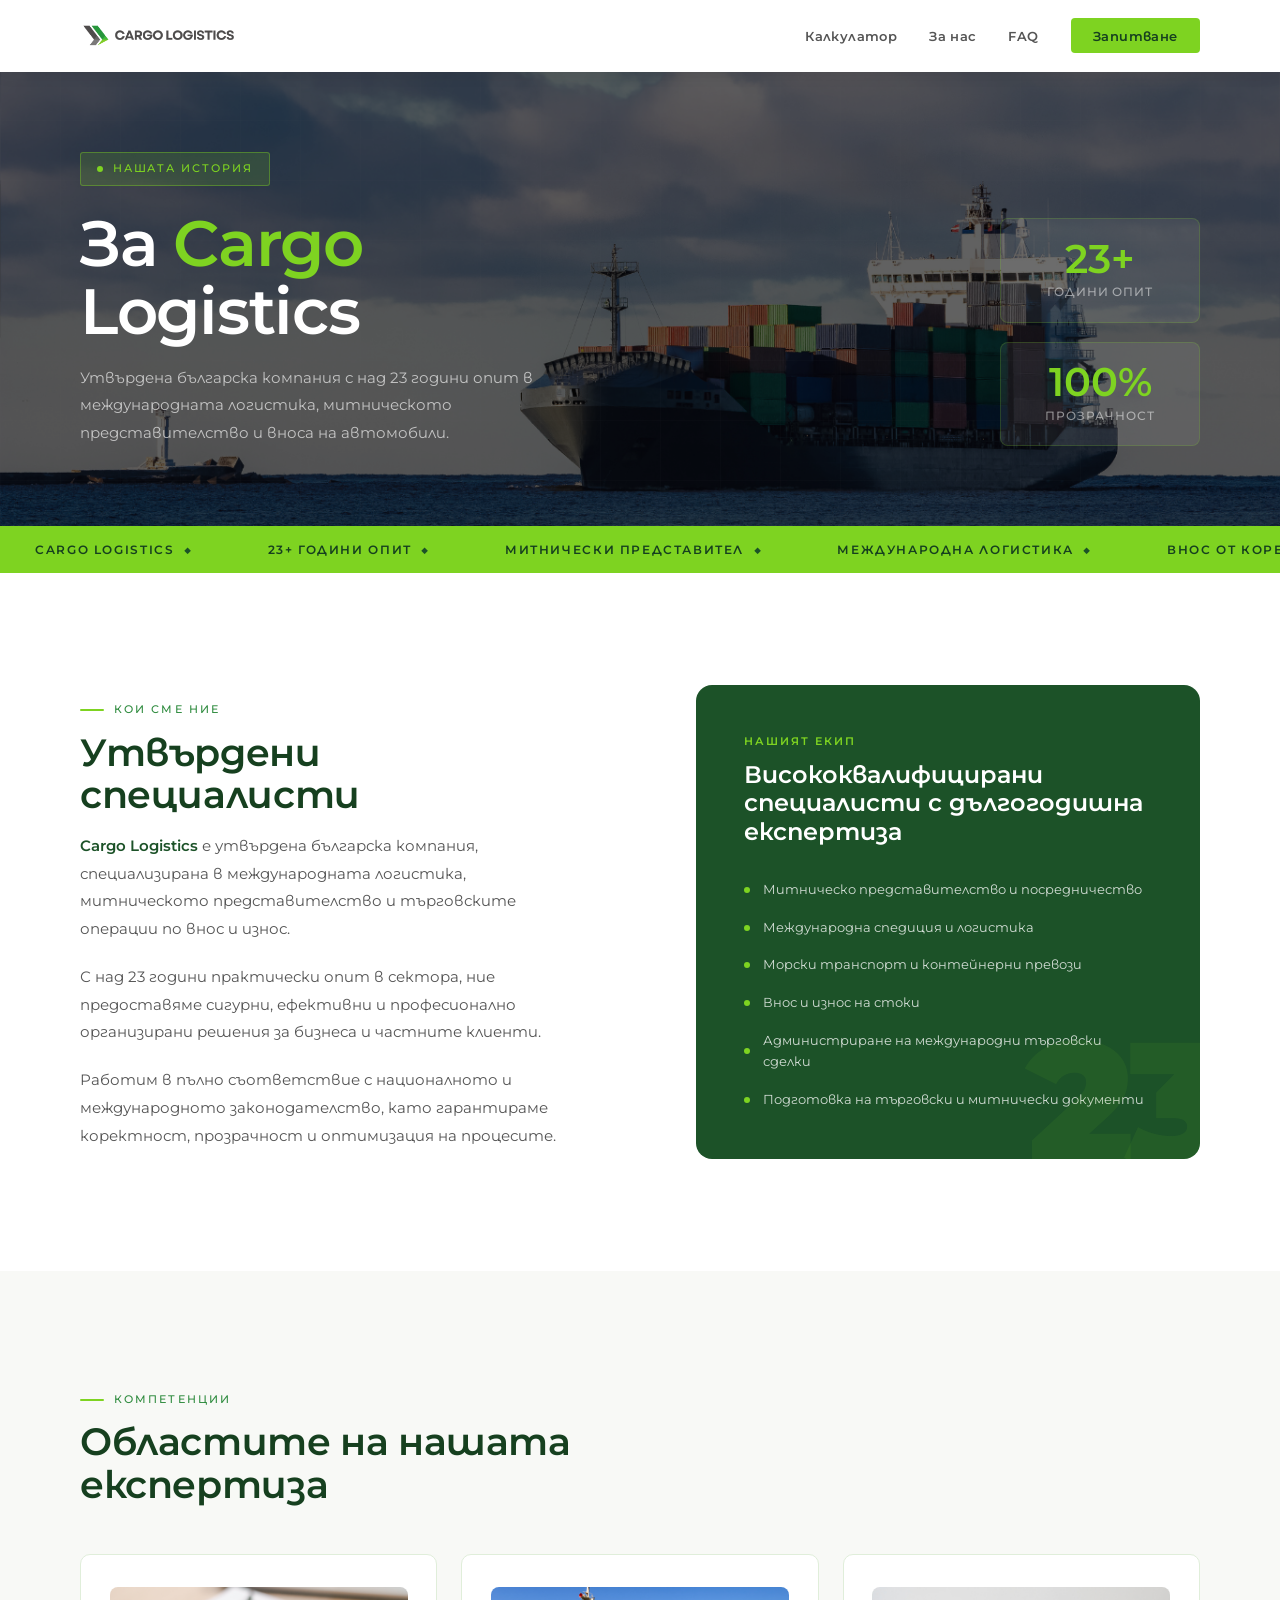
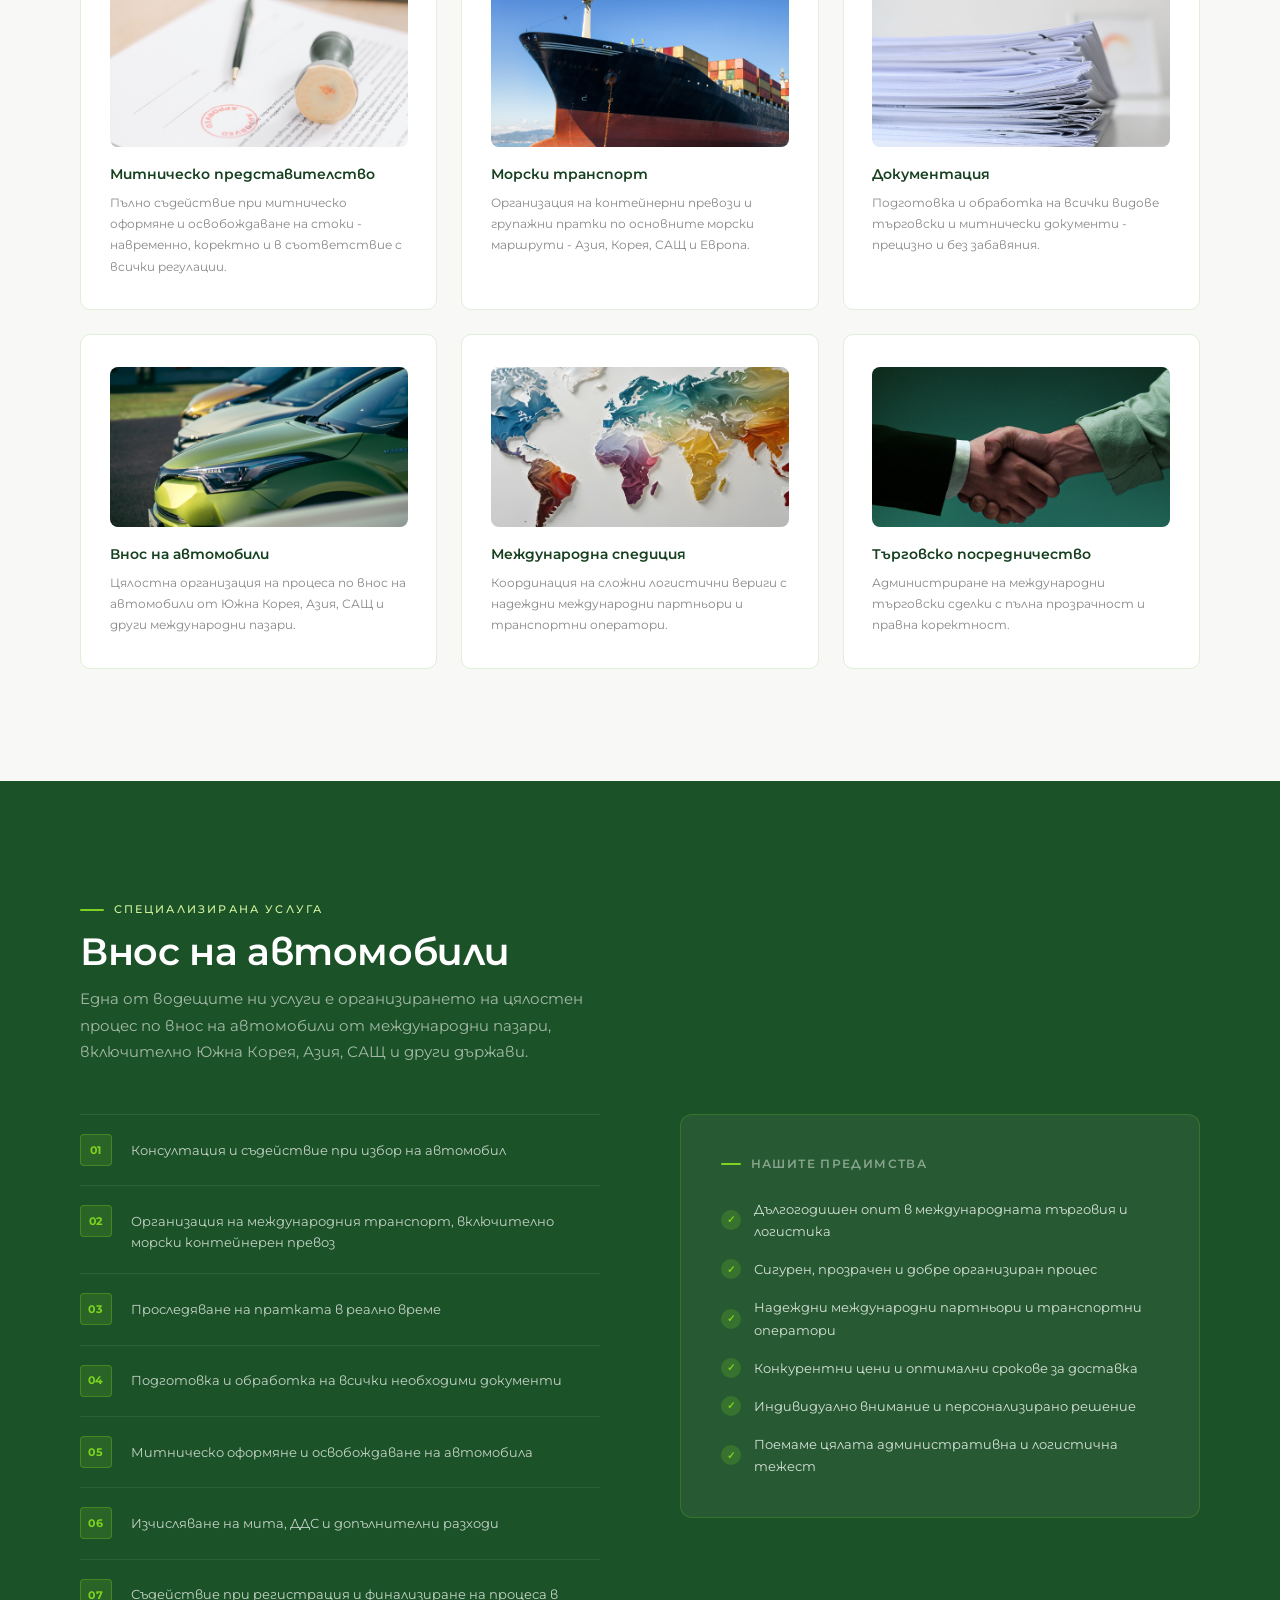
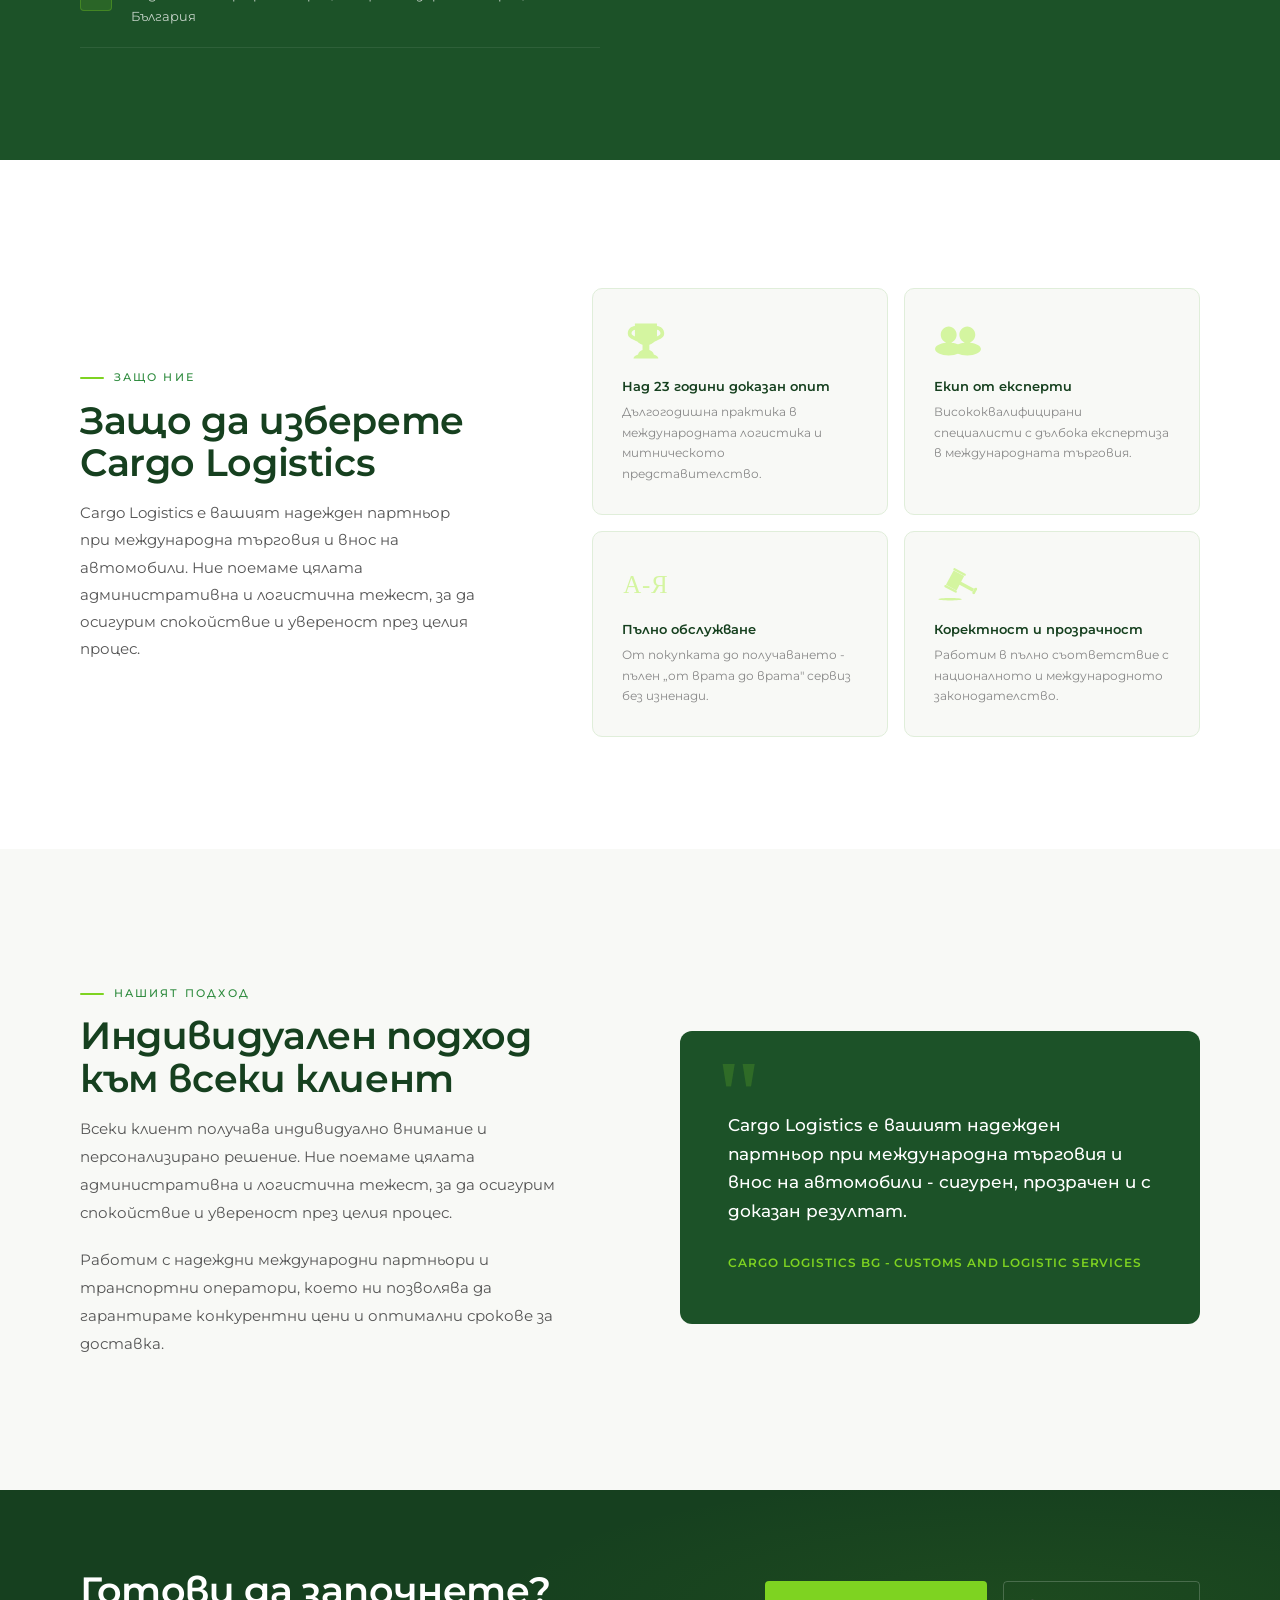
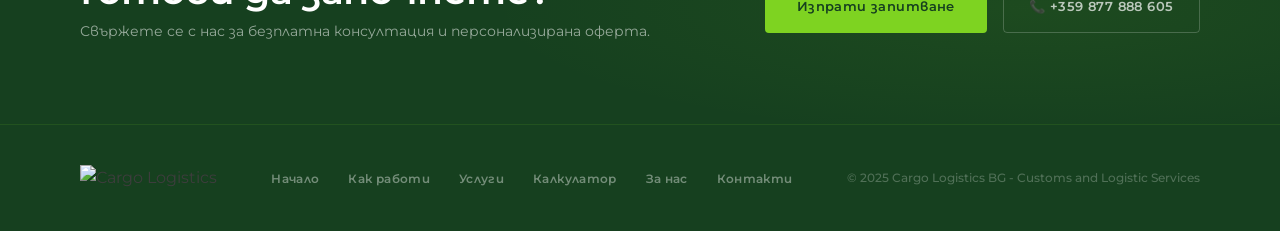
==== about.html @ 9d1c0eba "about svgs" ====
<!DOCTYPE html>
<html lang="bg">
<head>
<meta charset="UTF-8">
<meta name="viewport" content="width=device-width, initial-scale=1.0">
<title>За нас | Cargo Logistics - 23+ години митническа логистика</title>
<meta name="description" content="Cargo Logistics е утвърдена компания от Варна с над 23 години опит в митническото представителство, международна спедиция и внос на автомобили.">

<link rel="icon" type="image/png" href="favicon.png">
<link href="https://fonts.googleapis.com/css2?family=Montserrat:ital,wght@0,300;0,400;0,500;0,600;0,700;0,900;1,400&display=swap" rel="stylesheet">
<link rel="stylesheet" href="about.css">

<!-- Canonical -->
<link rel="canonical" href="https://cargologistics-cars.com/about.html">

<!-- Open Graph -->
<meta property="og:title" content="За нас | Cargo Logistics Варна">
<meta property="og:description" content="23+ години опит в митническото представителство и вноса на автомобили. Научи повече за екипа и услугите ни.">
<meta property="og:url" content="https://cargologistics-cars.com/about.html">
<meta property="og:type" content="website">
<meta property="og:image" content="https://cargologistics-cars.com/og-image.png">
<meta property="og:locale" content="bg_BG">

<script type="application/ld+json">
  {
    "@context": "https://schema.org",
    "@type": "BreadcrumbList",
    "itemListElement": [
      {
        "@type": "ListItem",
        "position": 1,
        "name": "Начало",
        "item": "https://cargologistics-cars.com/"
      },
      {
        "@type": "ListItem",
        "position": 2,
        "name": "За нас",
        "item": "https://cargologistics-cars.com/about.html"
      }
    ]
  }
</script>

</head>
<body>

<!-- NAV -->
<nav>
    <a class="nav-logo" href="index.html"><img src="Logo-3.png" alt="Cargo Logistics"></a>
    <button class="nav-toggle" aria-label="Меню"><span></span><span></span><span></span></button>
    <ul class="nav-links">
      <li><a href="calculator.html">Калкулатор</a></li>
      <li><a href="about.html">За нас</a></li>
      <li><a href="faq.html">FAQ</a></li>
      <li><a href="index.html#contact" class="nav-cta">Запитване</a></li>
    </ul>
  </nav>

<!-- PAGE HERO -->
<div class="page-hero">
  <div class="page-hero-bg"></div>
  <div class="page-hero-content">
    <div class="page-hero-left">
      <div class="page-eyebrow">Нашата история</div>
      <h1>За <em>Cargo</em><br>Logistics</h1>
      <p class="page-hero-desc">Утвърдена българска компания с над 23 години опит в международната логистика, митническото представителство и вноса на автомобили.</p>
    </div>
    <div class="page-hero-stats">
      <div class="hero-stat-card">
        <span class="hero-stat-num">23+</span>
        <span class="hero-stat-label">Години опит</span>
      </div>
      <div class="hero-stat-card">
        <span class="hero-stat-num">100%</span>
        <span class="hero-stat-label">Прозрачност</span>
      </div>
    </div>
  </div>
</div>

<!-- TICKER -->
<div class="ticker-wrap">
  <div class="ticker-inner">
    <span class="ticker-item">Cargo Logistics <span class="ticker-sep">◆</span></span>
    <span class="ticker-item">23+ Години опит <span class="ticker-sep">◆</span></span>
    <span class="ticker-item">Митнически представител <span class="ticker-sep">◆</span></span>
    <span class="ticker-item">Международна логистика <span class="ticker-sep">◆</span></span>
    <span class="ticker-item">Внос от Корея <span class="ticker-sep">◆</span></span>
    <span class="ticker-item">Варна, България <span class="ticker-sep">◆</span></span>
    <span class="ticker-item">Cargo Logistics <span class="ticker-sep">◆</span></span>
    <span class="ticker-item">23+ Години опит <span class="ticker-sep">◆</span></span>
    <span class="ticker-item">Митнически представител <span class="ticker-sep">◆</span></span>
    <span class="ticker-item">Международна логистика <span class="ticker-sep">◆</span></span>
    <span class="ticker-item">Внос от Корея <span class="ticker-sep">◆</span></span>
    <span class="ticker-item">Варна, България <span class="ticker-sep">◆</span></span>
  </div>
</div>

<!-- ABOUT INTRO -->
<section class="about-intro">
  <div class="about-intro-layout">
    <div class="about-intro-text fade-up">
      <div class="section-tag">Кои сме ние</div>
      <h2>Утвърдени<br>специалисти</h2>
      <p style="margin-top:1rem"><strong>Cargo Logistics</strong> е утвърдена българска компания, специализирана в международната логистика, митническото представителство и търговските операции по внос и износ.</p>
      <p>С над 23 години практически опит в сектора, ние предоставяме сигурни, ефективни и професионално организирани решения за бизнеса и частните клиенти.</p>
      <p>Работим в пълно съответствие с националното и международното законодателство, като гарантираме коректност, прозрачност и оптимизация на процесите.</p>
    </div>
    <div class="about-visual fade-up" style="transition-delay:0.12s">
      <div class="about-visual-card">
        <span class="avc-label">Нашият екип</span>
        <p class="avc-headline">Висококвалифицирани специалисти с дългогодишна експертиза</p>
        <div class="avc-items">
          <div class="avc-item"><span class="avc-dot"></span>Митническо представителство и посредничество</div>
          <div class="avc-item"><span class="avc-dot"></span>Международна спедиция и логистика</div>
          <div class="avc-item"><span class="avc-dot"></span>Морски транспорт и контейнерни превози</div>
          <div class="avc-item"><span class="avc-dot"></span>Внос и износ на стоки</div>
          <div class="avc-item"><span class="avc-dot"></span>Администриране на международни търговски сделки</div>
          <div class="avc-item"><span class="avc-dot"></span>Подготовка на търговски и митнически документи</div>
        </div>
      </div>
    </div>
  </div>
</section>

<!-- EXPERTISE -->
<section class="expertise-section">
  <div class="section-tag fade-up">Компетенции</div>
  <h2 class="fade-up">Областите на нашата<br>експертиза</h2>
  <div class="expertise-grid">
    <div class="expertise-card fade-up">
      <div class="ec-img-wrap">
        <img src="expertise-customs.jpg" alt="Митническо оформяне и представителство на стоки">
      </div>
      <h3>Митническо представителство</h3>
      <p>Пълно съдействие при митническо оформяне и освобождаване на стоки - навременно, коректно и в съответствие с всички регулации.</p>
    </div>
    <div class="expertise-card fade-up" style="transition-delay:0.07s">
      <div class="ec-img-wrap">
        <img src="expertise-shipping.jpg" alt="Морски контейнерен транспорт и логистика">
      </div>
      <h3>Морски транспорт</h3>
      <p>Организация на контейнерни превози и групажни пратки по основните морски маршрути - Азия, Корея, САЩ и Европа.</p>
    </div>
    <div class="expertise-card fade-up" style="transition-delay:0.14s">
      <div class="ec-img-wrap">
        <img src="expertise-docs.jpg" alt="Подготовка на митнически и търговски документи">
      </div>
      <h3>Документация</h3>
      <p>Подготовка и обработка на всички видове търговски и митнически документи - прецизно и без забавяния.</p>
    </div>
    <div class="expertise-card fade-up" style="transition-delay:0.21s">
      <div class="ec-img-wrap">
        <img src="expertise-cars.jpg" alt="Внос на автомобили от Южна Корея и Азия">
      </div>
      <h3>Внос на автомобили</h3>
      <p>Цялостна организация на процеса по внос на автомобили от Южна Корея, Азия, САЩ и други международни пазари.</p>
    </div>
    <div class="expertise-card fade-up" style="transition-delay:0.28s">
      <div class="ec-img-wrap">
        <img src="expertise-global.jpg" alt="Международна спедиция и глобална логистика">
      </div>
      <h3>Международна спедиция</h3>
      <p>Координация на сложни логистични вериги с надеждни международни партньори и транспортни оператори.</p>
    </div>
    <div class="expertise-card fade-up" style="transition-delay:0.35s">
      <div class="ec-img-wrap">
        <img src="expertise-trade.jpg" alt="Търговско посредничество и международни сделки">
      </div>
      <h3>Търговско посредничество</h3>
      <p>Администриране на международни търговски сделки с пълна прозрачност и правна коректност.</p>
    </div>
  </div>
</section>

<!-- CAR IMPORT SECTION -->
<section class="car-import-section">
  <div class="section-tag fade-up">Специализирана услуга</div>
  <h2 class="fade-up">Внос на автомобили</h2>
  <p class="car-import-lead fade-up">Една от водещите ни услуги е организирането на цялостен процес по внос на автомобили от международни пазари, включително Южна Корея, Азия, САЩ и други държави.</p>
  <div class="car-import-layout">
    <div class="import-list fade-up">
      <div class="import-item">
        <div class="import-num">01</div>
        <span class="import-text">Консултация и съдействие при избор на автомобил</span>
      </div>
      <div class="import-item">
        <div class="import-num">02</div>
        <span class="import-text">Организация на международния транспорт, включително морски контейнерен превоз</span>
      </div>
      <div class="import-item">
        <div class="import-num">03</div>
        <span class="import-text">Проследяване на пратката в реално време</span>
      </div>
      <div class="import-item">
        <div class="import-num">04</div>
        <span class="import-text">Подготовка и обработка на всички необходими документи</span>
      </div>
      <div class="import-item">
        <div class="import-num">05</div>
        <span class="import-text">Митническо оформяне и освобождаване на автомобила</span>
      </div>
      <div class="import-item">
        <div class="import-num">06</div>
        <span class="import-text">Изчисляване на мита, ДДС и допълнителни разходи</span>
      </div>
      <div class="import-item">
        <div class="import-num">07</div>
        <span class="import-text">Съдействие при регистрация и финализиране на процеса в България</span>
      </div>
    </div>
    <div class="import-highlight fade-up" style="transition-delay:0.12s">
      <div class="ih-title">Нашите предимства</div>
      <div class="ih-items">
        <div class="ih-item">
          <span class="ih-check">✓</span>
          Дългогодишен опит в международната търговия и логистика
        </div>
        <div class="ih-item">
          <span class="ih-check">✓</span>
          Сигурен, прозрачен и добре организиран процес
        </div>
        <div class="ih-item">
          <span class="ih-check">✓</span>
          Надеждни международни партньори и транспортни оператори
        </div>
        <div class="ih-item">
          <span class="ih-check">✓</span>
          Конкурентни цени и оптимални срокове за доставка
        </div>
        <div class="ih-item">
          <span class="ih-check">✓</span>
          Индивидуално внимание и персонализирано решение
        </div>
        <div class="ih-item">
          <span class="ih-check">✓</span>
          Поемаме цялата административна и логистична тежест
        </div>
      </div>
    </div>
  </div>
</section>

<!-- WHY US -->
<section class="why-section">
  <div class="why-layout">
    <div class="why-intro fade-up">
      <div class="section-tag">Защо ние</div>
      <h2>Защо да изберете Cargo Logistics</h2>
      <p>Cargo Logistics е вашият надежден партньор при международна търговия и внос на автомобили. Ние поемаме цялата административна и логистична тежест, за да осигурим спокойствие и увереност през целия процес.</p>
    </div>
    <div class="why-cards">
      <div class="why-card fade-up" style="transition-delay:0.08s">
        <span class="wc-icon"><img src="Experience.svg" alt="Над 23 години опит в логистиката"></span>
        <h3>Над 23 години доказан опит</h3>
        <p>Дългогодишна практика в международната логистика и митническото представителство.</p>
      </div>
      <div class="why-card fade-up" style="transition-delay:0.14s">
        <span class="wc-icon"><img src="Experts.svg" alt="Екип от квалифицирани специалисти"></span>
        <h3>Екип от експерти</h3>
        <p>Висококвалифицирани специалисти с дълбока експертиза в международната търговия.</p>
      </div>
      <div class="why-card fade-up" style="transition-delay:0.2s">
        <span class="wc-icon"><img src="Complete.svg" alt="Пълно обслужване от А до Я"></span>
        <h3>Пълно обслужване</h3>
        <p>От покупката до получаването - пълен „от врата до врата" сервиз без изненади.</p>
      </div>
      <div class="why-card fade-up" style="transition-delay:0.26s">
        <span class="wc-icon"><img src="Correct.svg" alt="Коректност и прозрачност в работата"></span>
        <h3>Коректност и прозрачност</h3>
        <p>Работим в пълно съответствие с националното и международното законодателство.</p>
      </div>
    </div>
  </div>
</section>

<!-- APPROACH -->
<section class="approach-section">
  <div class="approach-layout">
    <div class="approach-text fade-up">
      <div class="section-tag">Нашият подход</div>
      <h2>Индивидуален подход към всеки клиент</h2>
      <p style="margin-top:1rem">Всеки клиент получава индивидуално внимание и персонализирано решение. Ние поемаме цялата административна и логистична тежест, за да осигурим спокойствие и увереност през целия процес.</p>
      <p>Работим с надеждни международни партньори и транспортни оператори, което ни позволява да гарантираме конкурентни цени и оптимални срокове за доставка.</p>
    </div>
    <div class="approach-quote fade-up" style="transition-delay:0.12s">
      <p class="quote-text">Cargo Logistics е вашият надежден партньор при международна търговия и внос на автомобили - сигурен, прозрачен и с доказан резултат.</p>
      <span class="quote-attr">Cargo Logistics BG - Customs and Logistic Services</span>
    </div>
  </div>
</section>

<!-- CTA BANNER -->
<div class="cta-banner">
  <div class="cta-banner-text fade-up">
    <h2>Готови да започнете?</h2>
    <p>Свържете се с нас за безплатна консултация и персонализирана оферта.</p>
  </div>
  <div class="cta-banner-actions fade-up" style="transition-delay:0.1s">
    <a href="index.html#contact" class="btn-lime">Изпрати запитване</a>
    <a href="tel:+359877888605" class="btn-ghost-dark">📞 +359 877 888 605</a>
  </div>
</div>

<!-- FOOTER -->
<footer>
    <div class="footer-logo"><img src="Logo-2.png" alt="Cargo Logistics"></div>
    <ul class="footer-links">
      <li><a href="index.html">Начало</a></li>
      <li><a href="index.html#how">Как работи</a></li>
      <li><a href="index.html#services">Услуги</a></li>
      <li><a href="calculator.html">Калкулатор</a></li>
      <li><a href="about.html">За нас</a></li>
      <li><a href="index.html#contact">Контакти</a></li>
    </ul>
    <div class="footer-copy">© 2025 Cargo Logistics BG - Customs and Logistic Services</div>
  </footer>

<script>
const obs = new IntersectionObserver((entries) => {
  entries.forEach(e => {
    if (e.isIntersecting) { e.target.classList.add('visible'); obs.unobserve(e.target); }
  });
}, { threshold: 0.1 });
document.querySelectorAll('.fade-up').forEach(el => obs.observe(el));

// Mobile nav toggle
const navToggle = document.querySelector('.nav-toggle');
const navLinks = document.querySelector('.nav-links');
if (navToggle && navLinks) {
  navToggle.addEventListener('click', () => navLinks.classList.toggle('open'));
  navLinks.querySelectorAll('a').forEach(a => a.addEventListener('click', () => navLinks.classList.remove('open')));
}
</script>
</body>
</html>
---- about.css ----
:root {
    --green-dark:   #16401f;
    --green-brand:  #1c5228;
    --green-mid:    #236b33;
    --green-accent: #2e8b3e;
    --lime:         #7ed321;
    --lime-bright:  #a8e63d;
    --lime-pale:    #d4f5a0;
    --gray-dark:    #3d3d3d;
    --gray-mid:     #555;
    --gray-light:   #888;
    --off-white:    #f8f9f6;
    --white:        #ffffff;
  }
  
  *, *::before, *::after { box-sizing: border-box; margin: 0; padding: 0; }
  html { scroll-behavior: smooth; }
  
  body {
    background: var(--off-white);
    color: var(--gray-dark);
    font-family: 'Montserrat', sans-serif;
    font-weight: 400;
    line-height: 1.65;
    overflow-x: hidden;
  }
  
  /* NAV */
  nav {
    position: fixed;
    inset: 0 0 auto 0;
    z-index: 300;
    display: flex;
    align-items: center;
    justify-content: space-between;
    padding: 0 5rem;
    height: 72px;
    background: var(--white);
    box-shadow: 0 2px 16px rgba(0,0,0,0.07);
  }
  
  .nav-logo img { height: 84px; display: block; }
  .nav-links { display: flex; gap: 2rem; list-style: none; align-items: center; }
  .nav-links a {
    color: var(--gray-mid);
    text-decoration: none;
    font-size: 0.82rem;
    font-weight: 600;
    letter-spacing: 0.03em;
    transition: color 0.2s;
  }
  .nav-links a:hover { color: var(--green-brand); }
  .nav-links a.active { color: var(--green-brand); }
  .nav-cta {
    background: var(--lime) !important;
    color: var(--green-dark) !important;
    padding: 0.6rem 1.4rem !important;
    border-radius: 4px;
  }
  .nav-cta:hover { background: var(--lime-bright) !important; }
  
  /* PAGE HERO */
  .page-hero {
    min-height: 52vh;
    background: var(--green-brand);
    position: relative;
    display: flex;
    align-items: flex-end;
    padding-top: 72px;
    overflow: hidden;
  }
  
  .page-hero-bg {
    position: absolute;
    inset: 0;
    background-image: url('About.png');
    background-size: cover;
    background-position: center 40%;
    filter: brightness(0.38) saturate(0.9);
    z-index: 0;
  }
  
  /* decorative grid lines */
  .page-hero-bg::before {
    content: '';
    position: absolute;
    inset: 0;
    background-image:
      linear-gradient(rgba(255,255,255,0.03) 1px, transparent 1px),
      linear-gradient(90deg, rgba(255,255,255,0.03) 1px, transparent 1px);
    background-size: 60px 60px;
  }
  
  .page-hero-content {
    position: relative;
    z-index: 2;
    padding: 5rem 5rem 5rem;
    width: 100%;
    display: flex;
    align-items: flex-end;
    justify-content: space-between;
    gap: 4rem;
  }
  
  .page-hero-left { max-width: 600px; }
  
  .page-eyebrow {
    display: inline-flex;
    align-items: center;
    gap: 0.6rem;
    background: rgba(126,211,33,0.15);
    border: 1px solid rgba(126,211,33,0.4);
    color: var(--lime);
    font-size: 0.68rem;
    font-weight: 500;
    letter-spacing: 0.18em;
    text-transform: uppercase;
    padding: 0.45rem 1rem;
    border-radius: 3px;
    margin-bottom: 1.5rem;
    width: fit-content;
  }
  
  .page-eyebrow::before {
    content: '';
    width: 6px; height: 6px;
    background: var(--lime);
    border-radius: 50%;
  }
  
  h1 {
    font-size: clamp(2.6rem, 5vw, 4.5rem);
    font-weight: 600;
    line-height: 1.05;
    color: var(--white);
    letter-spacing: -0.02em;
    margin-bottom: 1.2rem;
  }
  
  h1 em { font-style: normal; color: var(--lime); }
  
  .page-hero-desc {
    font-size: 0.95rem;
    color: rgba(255,255,255,0.65);
    line-height: 1.8;
    max-width: 480px;
    font-weight: 400;
  }
  
  .page-hero-stats {
    display: flex;
    flex-direction: column;
    gap: 1.2rem;
    flex-shrink: 0;
  }
  
  .hero-stat-card {
    background: rgba(255,255,255,0.07);
    border: 1px solid rgba(126,211,33,0.2);
    border-radius: 8px;
    padding: 1.2rem 1.8rem;
    min-width: 200px;
    text-align: center;
  }
  
  .hero-stat-num {
    font-size: 2.5rem;
    font-weight: 600;
    color: var(--lime);
    line-height: 1;
    display: block;
  }
  
  .hero-stat-label {
    font-size: 0.72rem;
    color: rgba(255,255,255,0.5);
    text-transform: uppercase;
    letter-spacing: 0.08em;
    margin-top: 0.3rem;
    display: block;
    font-weight: 500;
  }
  
  /* TICKER */
  .ticker-wrap {
    background: var(--lime);
    overflow: hidden;
    padding: 0.65rem 0;
    white-space: nowrap;
  }
  .ticker-inner { display: inline-flex; animation: ticker 32s linear infinite; }
  .ticker-item {
    font-size: 0.72rem;
    font-weight: 600;
    letter-spacing: 0.14em;
    color: var(--green-dark);
    padding: 0 2.2rem;
    text-transform: uppercase;
  }
  .ticker-sep { color: var(--green-brand); margin: 0 0.3rem; }
  @keyframes ticker { from{transform:translateX(0)} to{transform:translateX(-50%)} }
  
  /* SECTIONS */
  section { padding: 7rem 5rem; }
  
  .section-tag {
    display: inline-flex;
    align-items: center;
    gap: 0.6rem;
    font-size: 0.68rem;
    font-weight: 500;
    letter-spacing: 0.2em;
    text-transform: uppercase;
    color: var(--green-accent);
    margin-bottom: 0.8rem;
  }
  .section-tag::before {
    content: '';
    width: 24px; height: 2px;
    background: var(--lime);
    border-radius: 2px;
  }
  
  h2 {
    font-size: clamp(1.8rem, 3vw, 2.8rem);
    font-weight: 600;
    color: var(--green-dark);
    line-height: 1.1;
    letter-spacing: -0.01em;
    margin-bottom: 0.8rem;
  }
  
  /* ABOUT INTRO */
  .about-intro { background: var(--white); }
  
  .about-intro-layout {
    display: grid;
    grid-template-columns: 1fr 1fr;
    gap: 7rem;
    align-items: center;
  }
  
  .about-intro-text p {
    font-size: 0.92rem;
    color: var(--gray-mid);
    line-height: 1.9;
    margin-bottom: 1.2rem;
    font-weight: 400;
  }
  
  .about-intro-text p:last-child { margin-bottom: 0; }
  
  .about-intro-text strong { color: var(--green-brand); font-weight: 600; }
  
  .about-visual {
    position: relative;
  }
  
  .about-visual-card {
    background: var(--green-brand);
    border-radius: 16px;
    padding: 3rem;
    color: var(--white);
    position: relative;
    overflow: hidden;
  }
  
  .about-visual-card::before {
    content: '23';
    position: absolute;
    right: -1.5rem;
    bottom: -2rem;
    font-size: 11rem;
    font-weight: 900;
    color: rgba(126,211,33,0.08);
    line-height: 1;
    pointer-events: none;
    letter-spacing: -0.05em;
  }
  
  .avc-label {
    font-size: 0.68rem;
    font-weight: 600;
    letter-spacing: 0.18em;
    text-transform: uppercase;
    color: var(--lime);
    margin-bottom: 0.6rem;
    display: block;
  }
  
  .avc-headline {
    font-size: 1.5rem;
    font-weight: 600;
    color: var(--white);
    line-height: 1.2;
    margin-bottom: 2rem;
  }
  
  .avc-items { display: flex; flex-direction: column; gap: 1rem; }
  
  .avc-item {
    display: flex;
    align-items: center;
    gap: 0.8rem;
    font-size: 0.82rem;
    color: rgba(255,255,255,0.8);
    font-weight: 400;
  }
  
  .avc-dot {
    width: 6px; height: 6px;
    background: var(--lime);
    border-radius: 50%;
    flex-shrink: 0;
  }
  
  /* EXPERTISE */
  .expertise-section { background: var(--off-white); }
  
  .expertise-grid {
    display: grid;
    grid-template-columns: repeat(3, 1fr);
    gap: 1.5rem;
    margin-top: 3rem;
  }
  
  .expertise-card {
    background: var(--white);
    border: 1px solid #e0eeda;
    border-radius: 10px;
    padding: 2rem 1.8rem;
    position: relative;
    overflow: hidden;
    transition: box-shadow 0.2s, transform 0.2s;
    cursor: default;
  }
  
  .expertise-card:hover {
    box-shadow: 0 8px 32px rgba(28,82,40,0.1);
    transform: translateY(-3px);
  }
  
  .expertise-card::after {
    content: '';
    position: absolute;
    top: 0; left: 0; right: 0;
    height: 3px;
    background: linear-gradient(90deg, var(--green-accent), var(--lime));
    transform: scaleX(0);
    transform-origin: left;
    transition: transform 0.3s;
  }
  
  .expertise-card:hover::after { transform: scaleX(1); }
  
  .ec-img-wrap {
    width: 100%;
    height: 160px;
    border-radius: 8px;
    overflow: hidden;
    margin-bottom: 1.2rem;
  }

  .ec-img-wrap img {
    width: 100%;
    height: 100%;
    object-fit: cover;
    display: block;
    transition: transform 0.4s ease;
  }

  .expertise-card:hover .ec-img-wrap img {
    transform: scale(1.05);
  }
  
  .expertise-card h3 {
    font-size: 0.86rem;
    font-weight: 600;
    color: var(--green-dark);
    margin-bottom: 0.5rem;
    line-height: 1.3;
  }
  
  .expertise-card p {
    font-size: 0.78rem;
    color: var(--gray-light);
    line-height: 1.7;
    font-weight: 400;
  }
  
  /* CAR IMPORT SECTION */
  .car-import-section { background: var(--green-brand); }
  .car-import-section .section-tag { color: var(--lime-pale); }
  .car-import-section h2 { color: var(--white); }
  
  .car-import-lead {
    font-size: 0.92rem;
    color: rgba(255,255,255,0.6);
    max-width: 560px;
    line-height: 1.8;
    margin-top: 0.5rem;
    margin-bottom: 3rem;
    font-weight: 400;
  }
  
  .car-import-layout {
    display: grid;
    grid-template-columns: 1fr 1fr;
    gap: 5rem;
    align-items: start;
  }
  
  .import-list { display: flex; flex-direction: column; gap: 0; }
  
  .import-item {
    display: flex;
    align-items: flex-start;
    gap: 1.2rem;
    padding: 1.2rem 0;
    border-bottom: 1px solid rgba(255,255,255,0.08);
  }
  .import-item:first-child { border-top: 1px solid rgba(255,255,255,0.08); }
  
  .import-num {
    width: 32px; height: 32px;
    border-radius: 4px;
    background: rgba(126,211,33,0.15);
    border: 1px solid rgba(126,211,33,0.3);
    display: grid;
    place-items: center;
    font-size: 0.7rem;
    font-weight: 700;
    color: var(--lime);
    flex-shrink: 0;
    letter-spacing: 0.05em;
  }
  
  .import-text {
    font-size: 0.84rem;
    color: rgba(255,255,255,0.75);
    line-height: 1.6;
    padding-top: 0.35rem;
    font-weight: 400;
  }
  
  .import-highlight {
    background: rgba(255,255,255,0.05);
    border: 1px solid rgba(126,211,33,0.2);
    border-radius: 12px;
    padding: 2.5rem;
  }
  
  .ih-title {
    font-size: 0.72rem;
    font-weight: 600;
    letter-spacing: 0.12em;
    text-transform: uppercase;
    color: rgba(255,255,255,0.45);
    margin-bottom: 1.5rem;
    display: flex;
    align-items: center;
    gap: 0.6rem;
  }
  .ih-title::before {
    content: '';
    width: 20px; height: 2px;
    background: var(--lime);
    border-radius: 2px;
  }
  
  .ih-items { display: flex; flex-direction: column; gap: 1rem; }
  
  .ih-item {
    display: flex;
    align-items: center;
    gap: 0.8rem;
    font-size: 0.84rem;
    color: rgba(255,255,255,0.82);
    font-weight: 400;
  }
  
  .ih-check {
    width: 20px; height: 20px;
    background: rgba(126,211,33,0.2);
    border-radius: 50%;
    display: grid;
    place-items: center;
    font-size: 0.65rem;
    color: var(--lime);
    flex-shrink: 0;
    font-weight: 700;
  }
  
  /* WHY US */
  .why-section { background: var(--white); }
  
  .why-layout {
    display: grid;
    grid-template-columns: 400px 1fr;
    gap: 7rem;
    align-items: center;
    margin-top: 1rem;
  }
  
  .why-intro p {
    font-size: 0.92rem;
    color: var(--gray-mid);
    line-height: 1.85;
    margin-top: 1rem;
    font-weight: 400;
  }
  
  .why-cards {
    display: grid;
    grid-template-columns: 1fr 1fr;
    gap: 1rem;
  }
  
  .why-card {
    background: var(--off-white);
    border: 1px solid #e0eeda;
    border-radius: 10px;
    padding: 1.8rem;
    transition: background 0.2s;
  }
  .why-card:hover { background: #eef8e8; }
  
  .wc-icon {
    margin-bottom: 0.8rem;
    display: block;
  }

  .wc-icon img {
    width: 48px;
    height: 48px;
    object-fit: contain;
    display: block;
  }
  
  .why-card h3 {
    font-size: 0.84rem;
    font-weight: 600;
    color: var(--green-dark);
    margin-bottom: 0.4rem;
    line-height: 1.3;
  }
  
  .why-card p {
    font-size: 0.76rem;
    color: var(--gray-light);
    line-height: 1.7;
    font-weight: 400;
  }
  
  /* APPROACH SECTION */
  .approach-section { background: var(--off-white); }
  
  .approach-layout {
    display: grid;
    grid-template-columns: 1fr 1fr;
    gap: 5rem;
    align-items: center;
    margin-top: 1rem;
  }
  
  .approach-text p {
    font-size: 0.92rem;
    color: var(--gray-mid);
    line-height: 1.9;
    margin-bottom: 1.2rem;
    font-weight: 400;
  }
  
  .approach-quote {
    background: var(--green-brand);
    border-radius: 12px;
    padding: 3rem;
    color: var(--white);
    position: relative;
  }
  
  .approach-quote::before {
    content: '"';
    position: absolute;
    top: 1rem; left: 2rem;
    font-size: 6rem;
    font-weight: 900;
    color: rgba(126,211,33,0.2);
    line-height: 1;
    font-family: Georgia, serif;
  }
  
  .quote-text {
    font-size: 1.05rem;
    font-weight: 500;
    line-height: 1.7;
    color: var(--white);
    position: relative;
    z-index: 1;
    margin-top: 2rem;
    margin-bottom: 1.5rem;
  }
  
  .quote-attr {
    font-size: 0.72rem;
    font-weight: 600;
    color: var(--lime);
    letter-spacing: 0.08em;
    text-transform: uppercase;
  }
  
  /* CTA BANNER */
  .cta-banner {
    background: var(--green-dark);
    padding: 5rem;
    display: flex;
    align-items: center;
    justify-content: space-between;
    gap: 3rem;
    flex-wrap: wrap;
    position: relative;
    overflow: hidden;
  }
  
  .cta-banner::before {
    content: '';
    position: absolute;
    inset: 0;
    background:
      radial-gradient(ellipse 60% 80% at 80% 50%, rgba(126,211,33,0.07) 0%, transparent 70%);
  }
  
  .cta-banner-text { position: relative; z-index: 1; }
  
  .cta-banner-text h2 {
    color: var(--white);
    margin-bottom: 0.5rem;
  }
  
  .cta-banner-text p {
    font-size: 0.9rem;
    color: rgba(255,255,255,0.55);
    font-weight: 400;
  }
  
  .cta-banner-actions {
    display: flex;
    gap: 1rem;
    flex-shrink: 0;
    position: relative;
    z-index: 1;
  }
  
  .btn-lime {
    display: inline-block;
    background: var(--lime);
    color: var(--green-dark);
    text-decoration: none;
    font-weight: 600;
    font-size: 0.84rem;
    letter-spacing: 0.03em;
    padding: 0.9rem 2rem;
    border-radius: 4px;
    transition: background 0.2s, transform 0.15s;
  }
  .btn-lime:hover { background: var(--lime-bright); transform: translateY(-2px); }
  
  .btn-ghost-dark {
    display: inline-flex;
    align-items: center;
    gap: 0.5rem;
    color: rgba(255,255,255,0.7);
    text-decoration: none;
    font-size: 0.82rem;
    font-weight: 600;
    letter-spacing: 0.03em;
    border: 1.5px solid rgba(255,255,255,0.2);
    padding: 0.9rem 1.6rem;
    border-radius: 4px;
    transition: border-color 0.2s, color 0.2s;
  }
  .btn-ghost-dark:hover { border-color: rgba(255,255,255,0.5); color: var(--white); }
  
  /* FOOTER */
  footer {
    background: var(--green-dark);
    border-top: 1px solid rgba(126,211,33,0.12);
    padding: 2.5rem 5rem;
    display: flex;
    align-items: center;
    justify-content: space-between;
    flex-wrap: wrap;
    gap: 1.5rem;
  }
  
  .footer-logo img { height: 86px; }
  
  .footer-links { display: flex; gap: 1.8rem; list-style: none; }
  .footer-links a {
    font-size: 0.78rem;
    font-weight: 600;
    letter-spacing: 0.03em;
    color: rgba(255,255,255,0.4);
    text-decoration: none;
    transition: color 0.2s;
  }
  .footer-links a:hover { color: var(--lime); }
  
  .footer-copy {
    font-size: 0.72rem;
    color: rgba(255,255,255,0.25);
    font-weight: 500;
  }
  
  /* ANIMATIONS */
  .fade-up {
    opacity: 0;
    transform: translateY(18px);
    transition: opacity 0.55s ease, transform 0.55s ease;
  }
  .fade-up.visible { opacity: 1; transform: translateY(0); }
  
  /* NAV TOGGLE (mobile hamburger) */
  .nav-toggle {
    display: none;
    flex-direction: column;
    justify-content: center;
    gap: 5px;
    background: none;
    border: none;
    cursor: pointer;
    padding: 8px;
    z-index: 310;
  }
  .nav-toggle span {
    width: 24px; height: 2px;
    background: var(--green-dark);
    border-radius: 2px;
  }

  /* RESPONSIVE */
  @media (max-width: 960px) {
    nav { padding: 0 1.5rem; }
    .nav-toggle { display: flex; }
    .nav-links {
      display: none;
      position: absolute;
      top: 72px; left: 0; right: 0;
      background: var(--white);
      flex-direction: column;
      align-items: flex-start;
      gap: 0;
      padding: 0.5rem 1.5rem 1.5rem;
      box-shadow: 0 12px 24px rgba(0,0,0,0.1);
    }
    .nav-links.open { display: flex; }
    .nav-links li { width: 100%; }
    .nav-links a { display: block; padding: 0.9rem 0; width: 100%; border-bottom: 1px solid #eef2ec; }
    .nav-links a.nav-cta { display: inline-block; width: auto; border-bottom: none; margin-top: 0.8rem; }
    section, .cta-banner { padding: 5rem 1.5rem; }
    .page-hero-content { flex-direction: column; align-items: flex-start; padding: 4rem 1.5rem; }
    .page-hero-stats { flex-direction: row; flex-wrap: wrap; }
    .hero-stat-card { min-width: 140px; }
    .about-intro-layout,
    .car-import-layout,
    .why-layout,
    .approach-layout { grid-template-columns: 1fr; gap: 2.5rem; }
    .expertise-grid { grid-template-columns: 1fr; }
    .why-cards { grid-template-columns: 1fr; }
    .cta-banner { flex-direction: column; align-items: flex-start; }
    footer { padding: 2rem 1.5rem; flex-direction: column; align-items: flex-start; }
  }
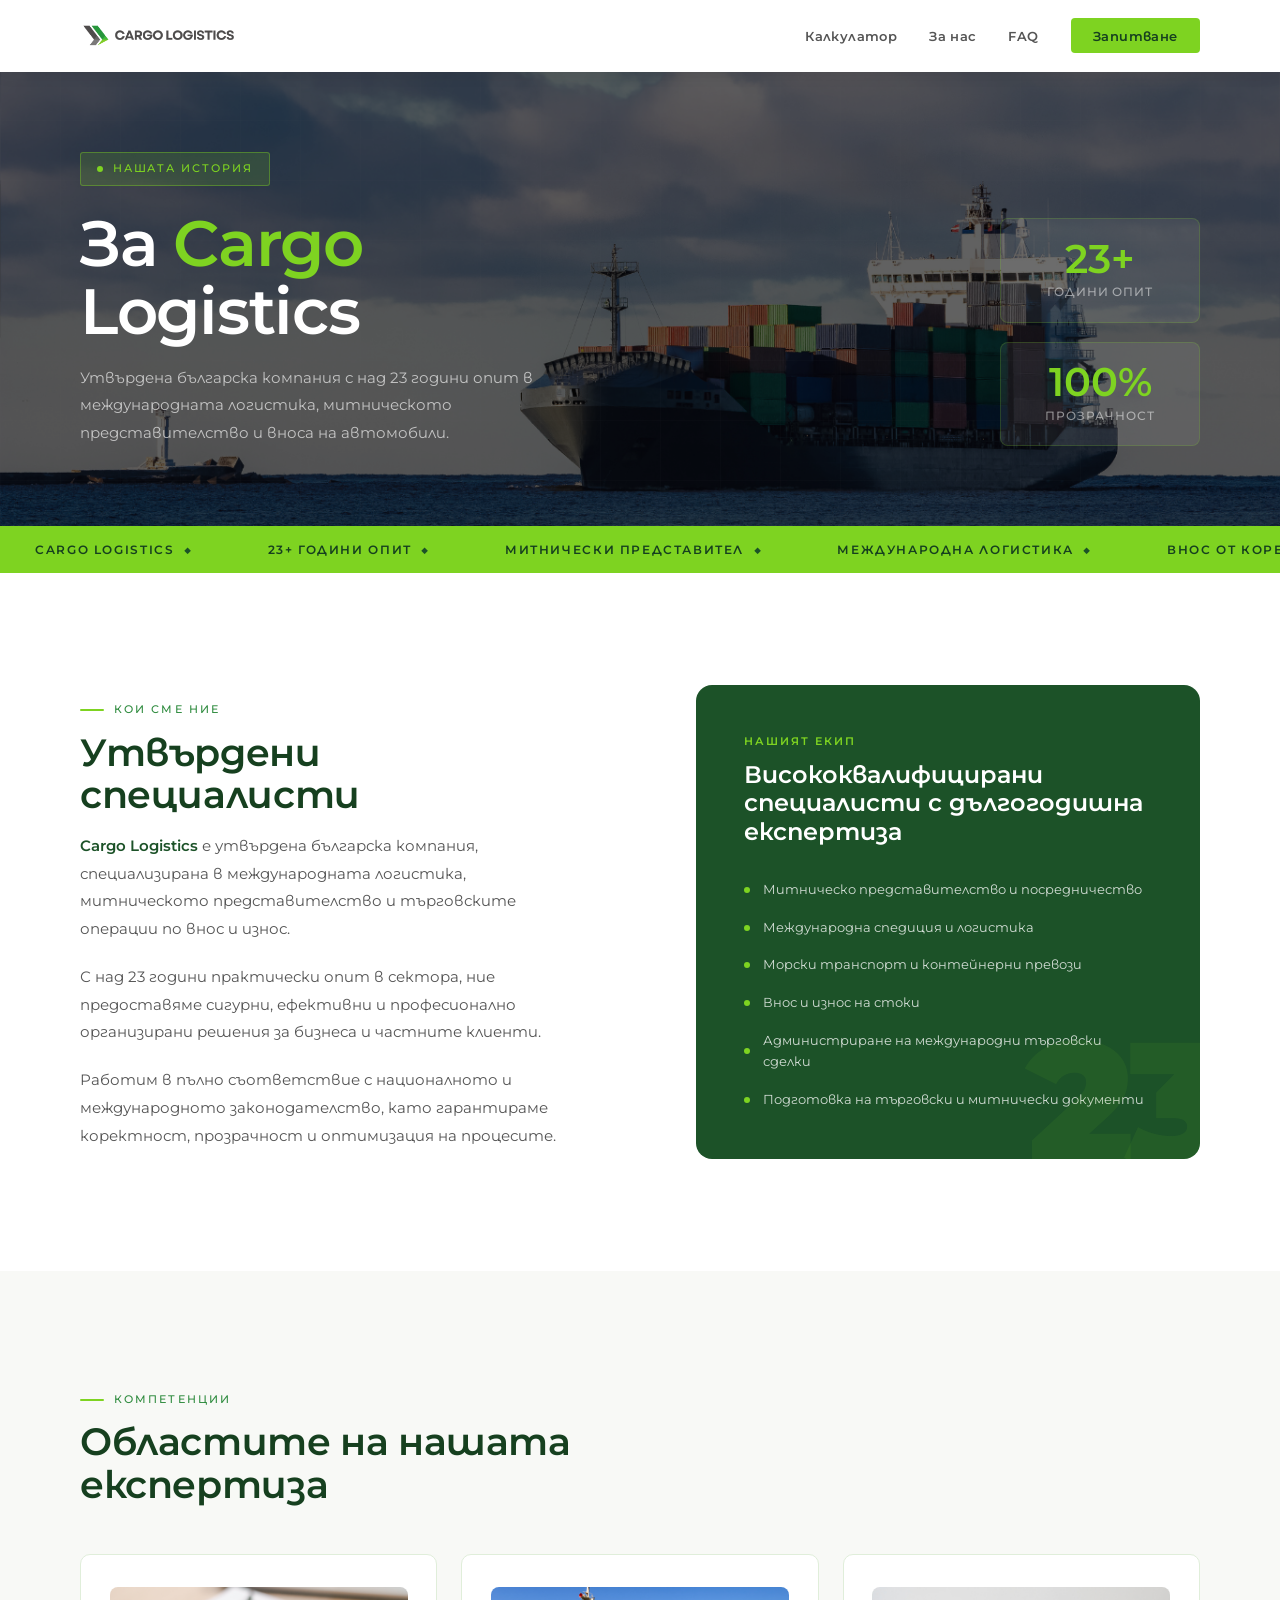
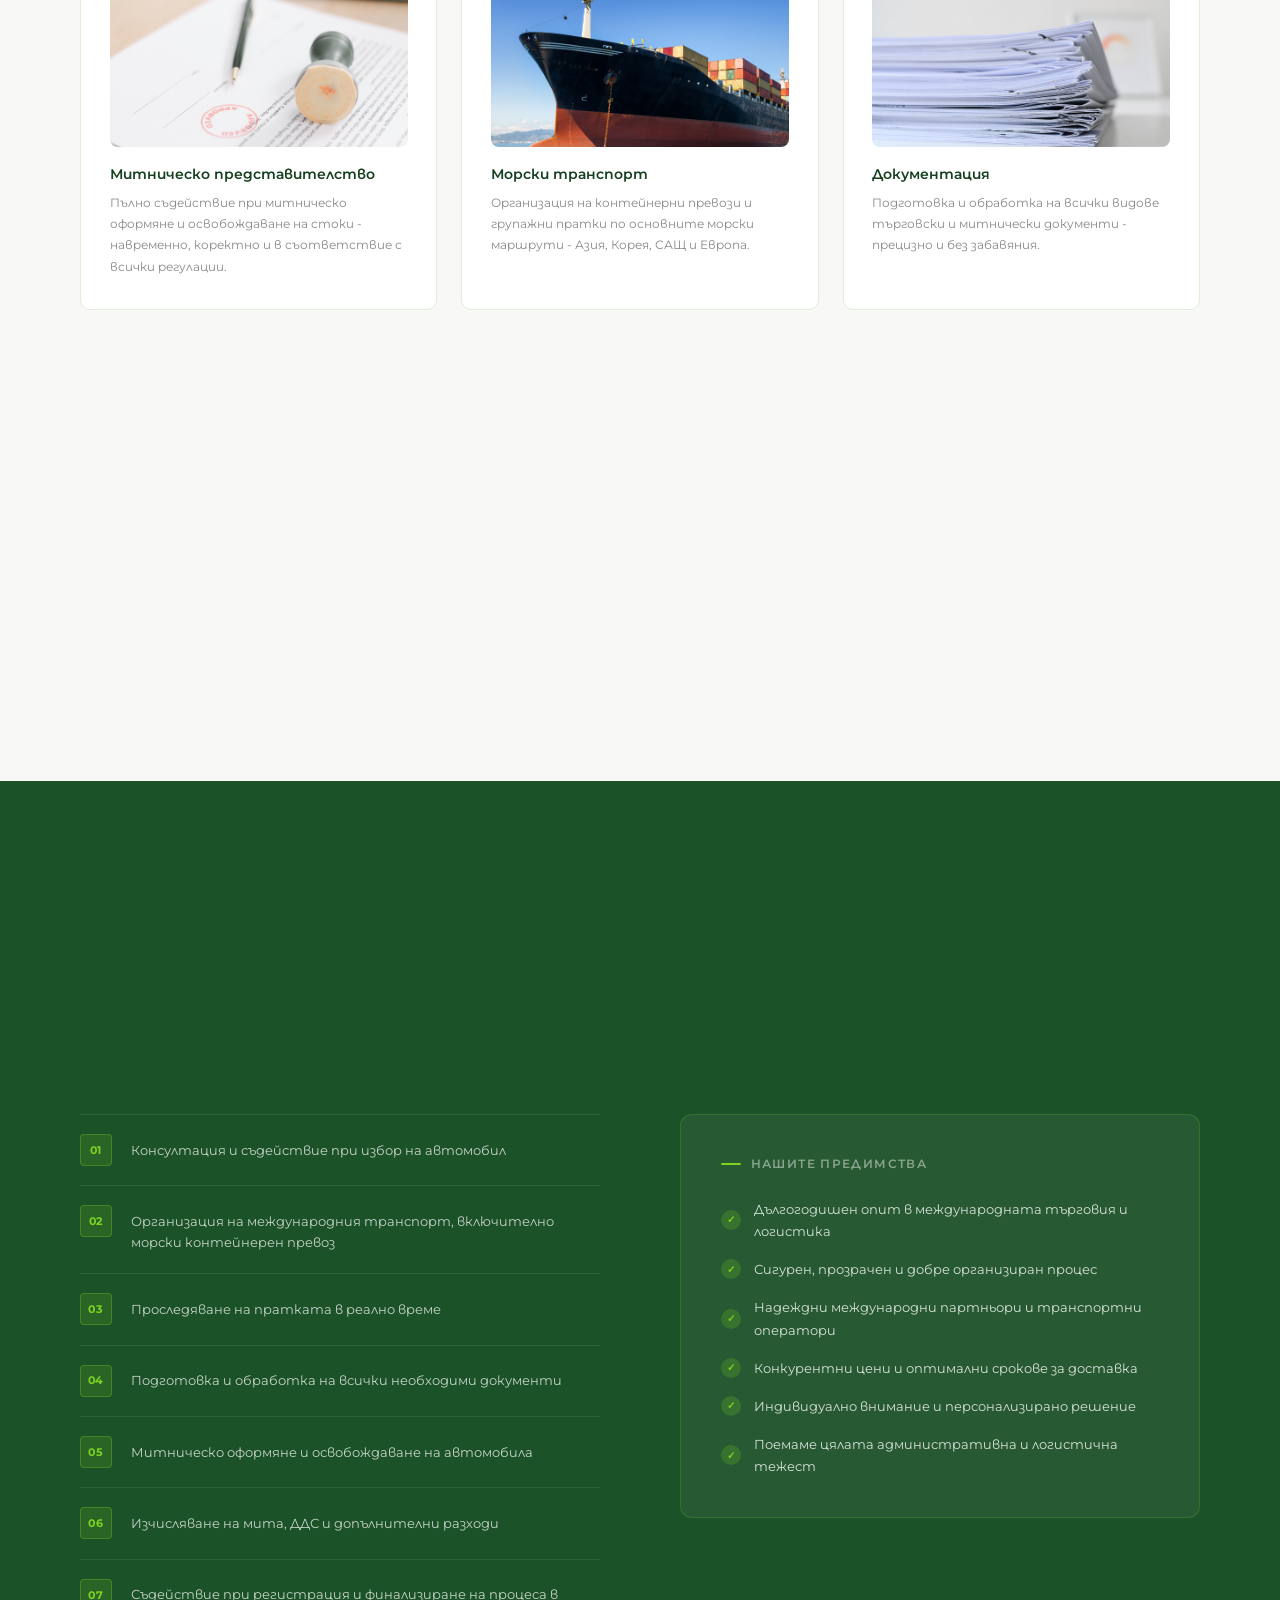
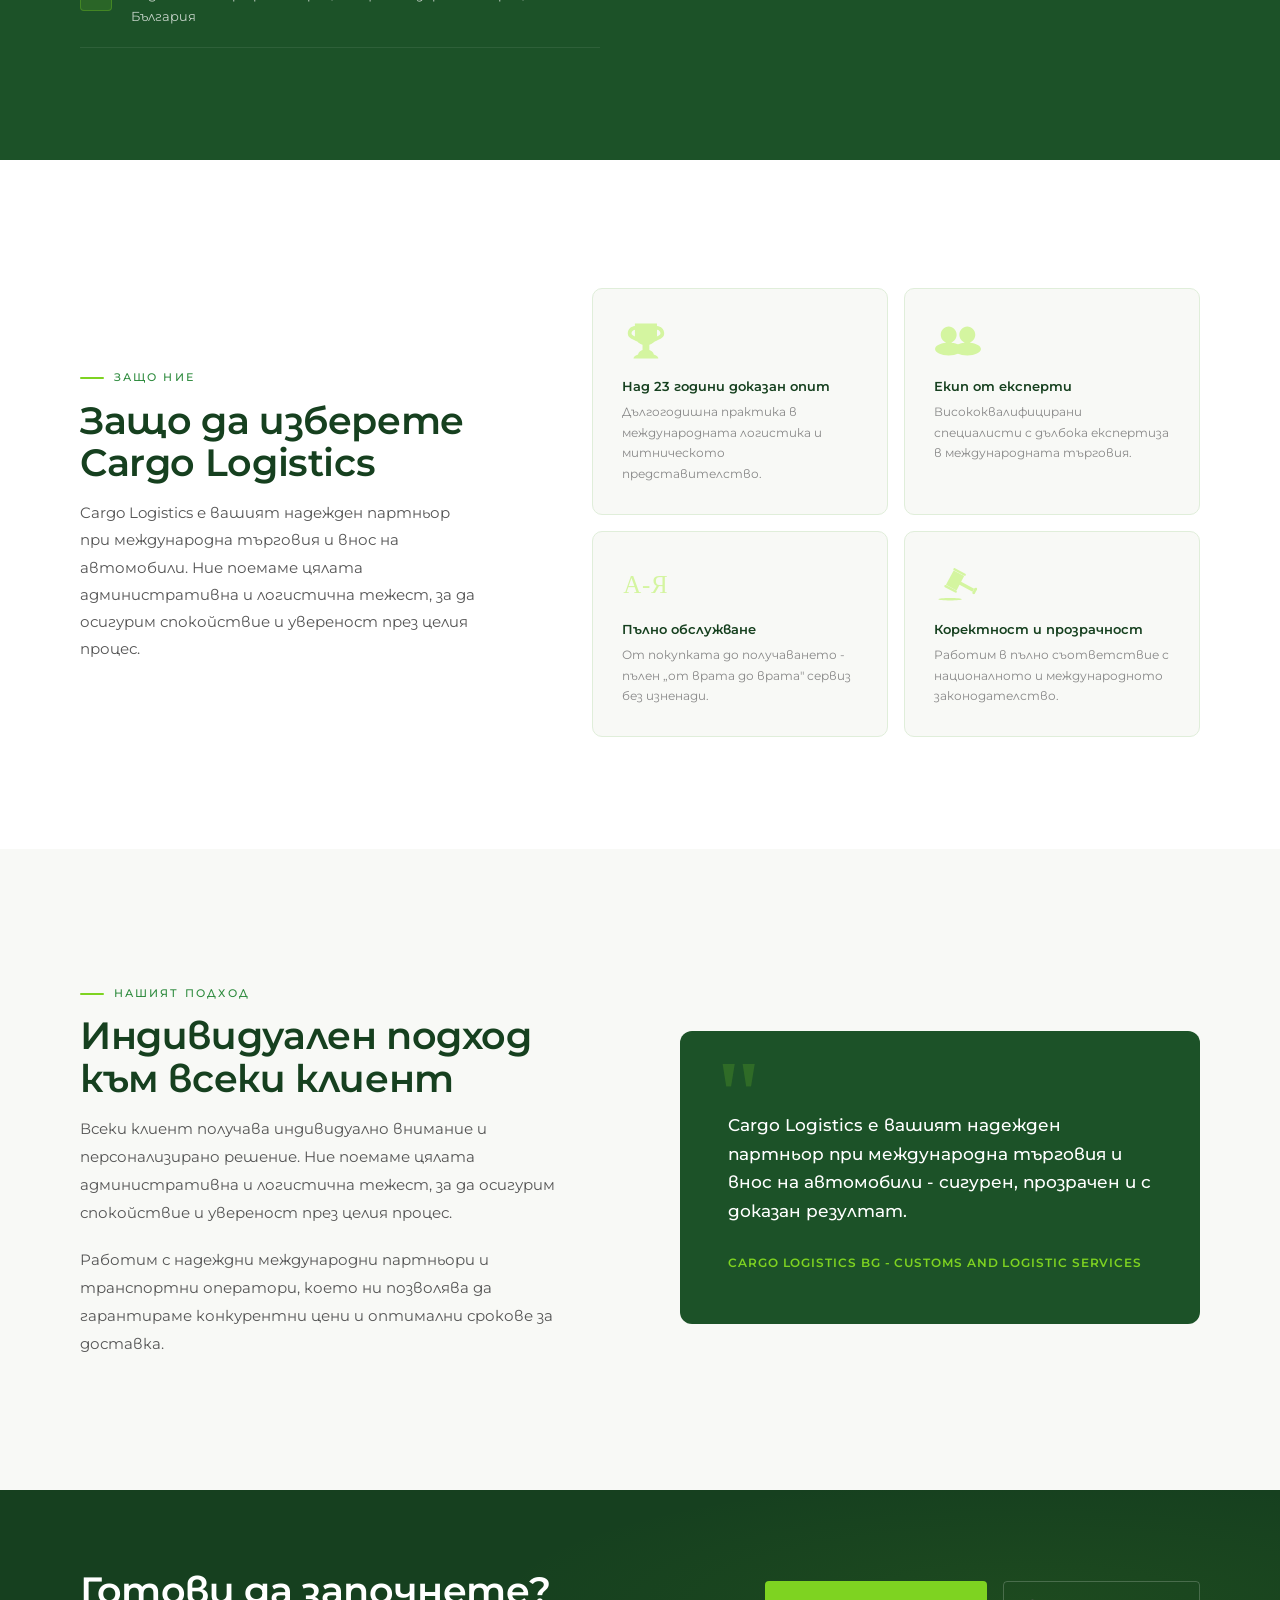
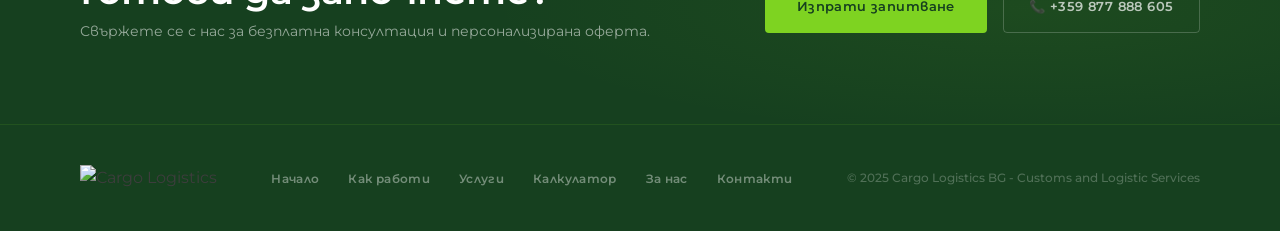
==== commit 3f5b61ee: "remove index.html from links" ====
--- a/about.html
+++ b/about.html
@@ -47,13 +47,13 @@
 
 <!-- NAV -->
 <nav>
-    <a class="nav-logo" href="index.html"><img src="Logo-3.png" alt="Cargo Logistics"></a>
+    <a class="nav-logo" href="/"><img src="Logo-3.png" alt="Cargo Logistics"></a>
     <button class="nav-toggle" aria-label="Меню"><span></span><span></span><span></span></button>
     <ul class="nav-links">
       <li><a href="calculator.html">Калкулатор</a></li>
       <li><a href="about.html">За нас</a></li>
       <li><a href="faq.html">FAQ</a></li>
-      <li><a href="index.html#contact" class="nav-cta">Запитване</a></li>
+      <li><a href="/#contact" class="nav-cta">Запитване</a></li>
     </ul>
   </nav>
 
@@ -298,7 +298,7 @@
     <p>Свържете се с нас за безплатна консултация и персонализирана оферта.</p>
   </div>
   <div class="cta-banner-actions fade-up" style="transition-delay:0.1s">
-    <a href="index.html#contact" class="btn-lime">Изпрати запитване</a>
+    <a href="/#contact" class="btn-lime">Изпрати запитване</a>
     <a href="tel:+359877888605" class="btn-ghost-dark">📞 +359 877 888 605</a>
   </div>
 </div>
@@ -307,12 +307,12 @@
 <footer>
     <div class="footer-logo"><img src="Logo-2.png" alt="Cargo Logistics"></div>
     <ul class="footer-links">
-      <li><a href="index.html">Начало</a></li>
-      <li><a href="index.html#how">Как работи</a></li>
-      <li><a href="index.html#services">Услуги</a></li>
+      <li><a href="/">Начало</a></li>
+      <li><a href="/#how">Как работи</a></li>
+      <li><a href="/#services">Услуги</a></li>
       <li><a href="calculator.html">Калкулатор</a></li>
       <li><a href="about.html">За нас</a></li>
-      <li><a href="index.html#contact">Контакти</a></li>
+      <li><a href="/#contact">Контакти</a></li>
     </ul>
     <div class="footer-copy">© 2025 Cargo Logistics BG - Customs and Logistic Services</div>
   </footer>
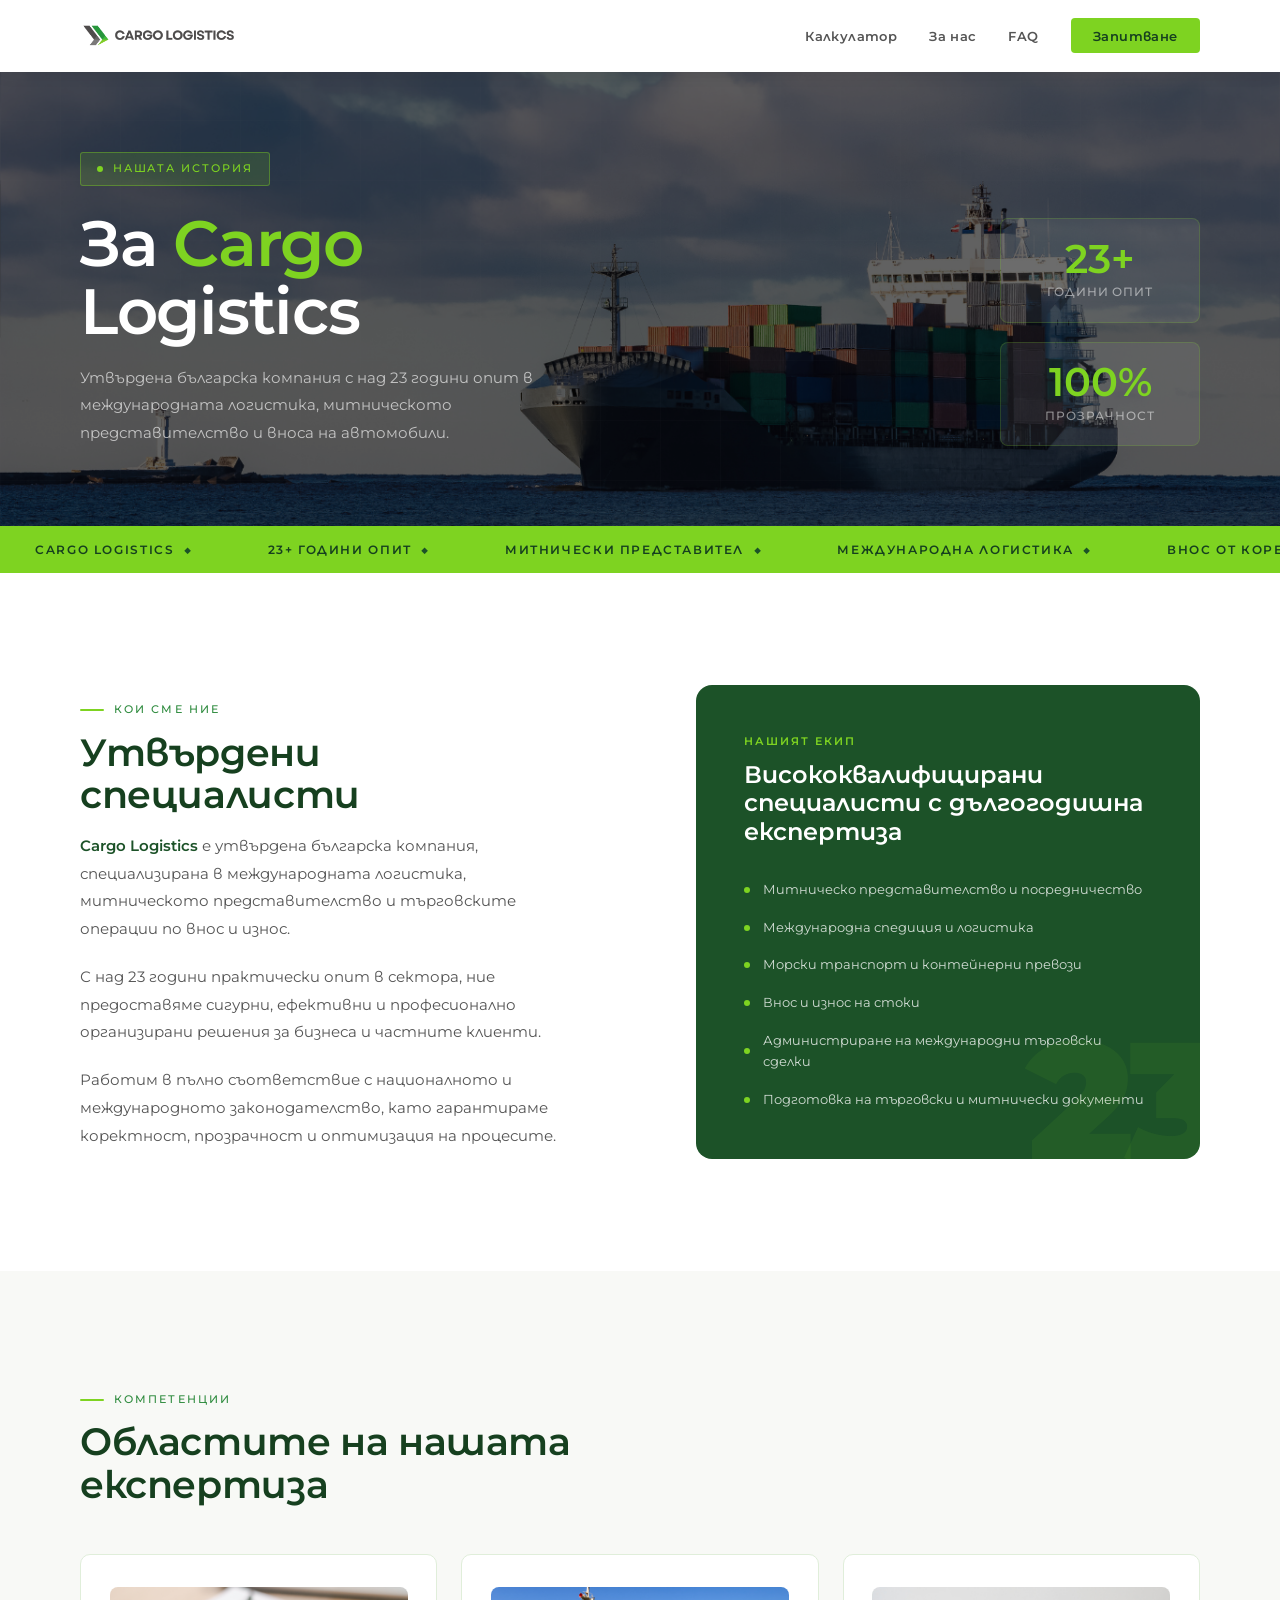
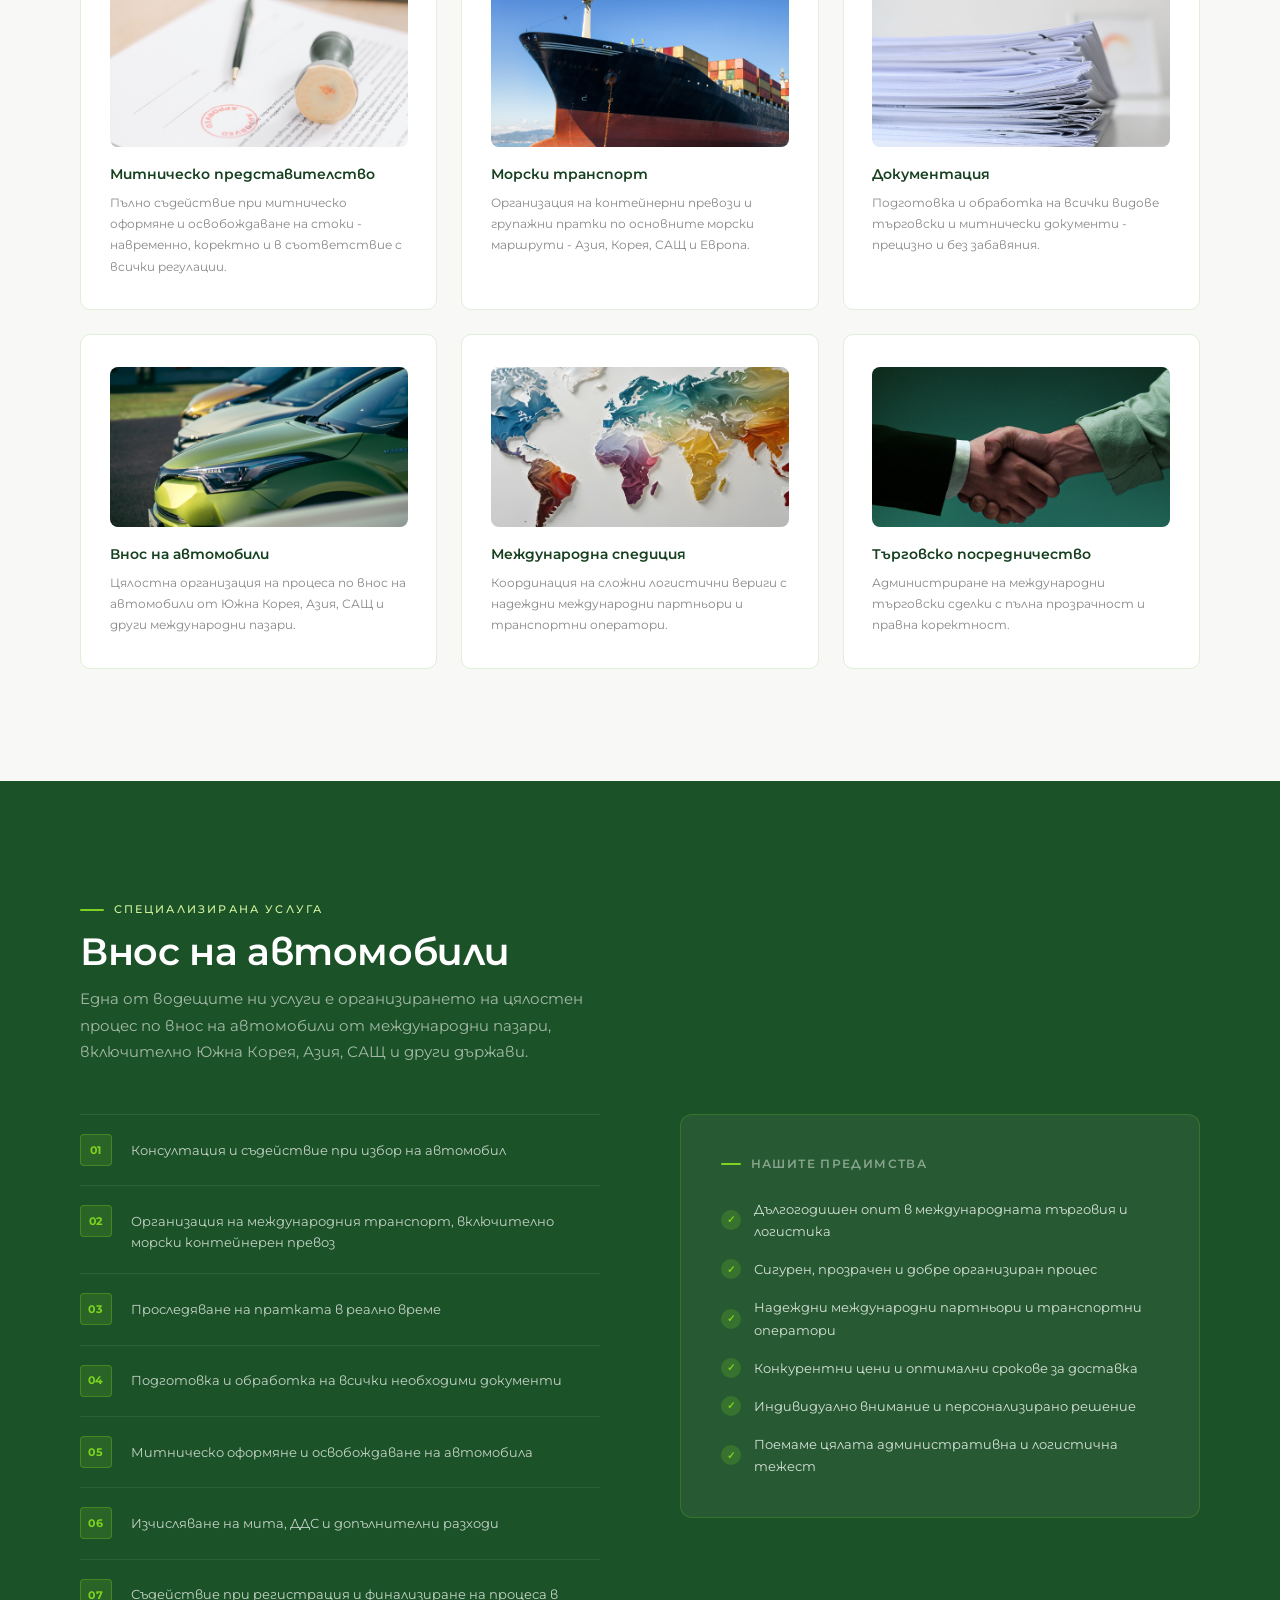
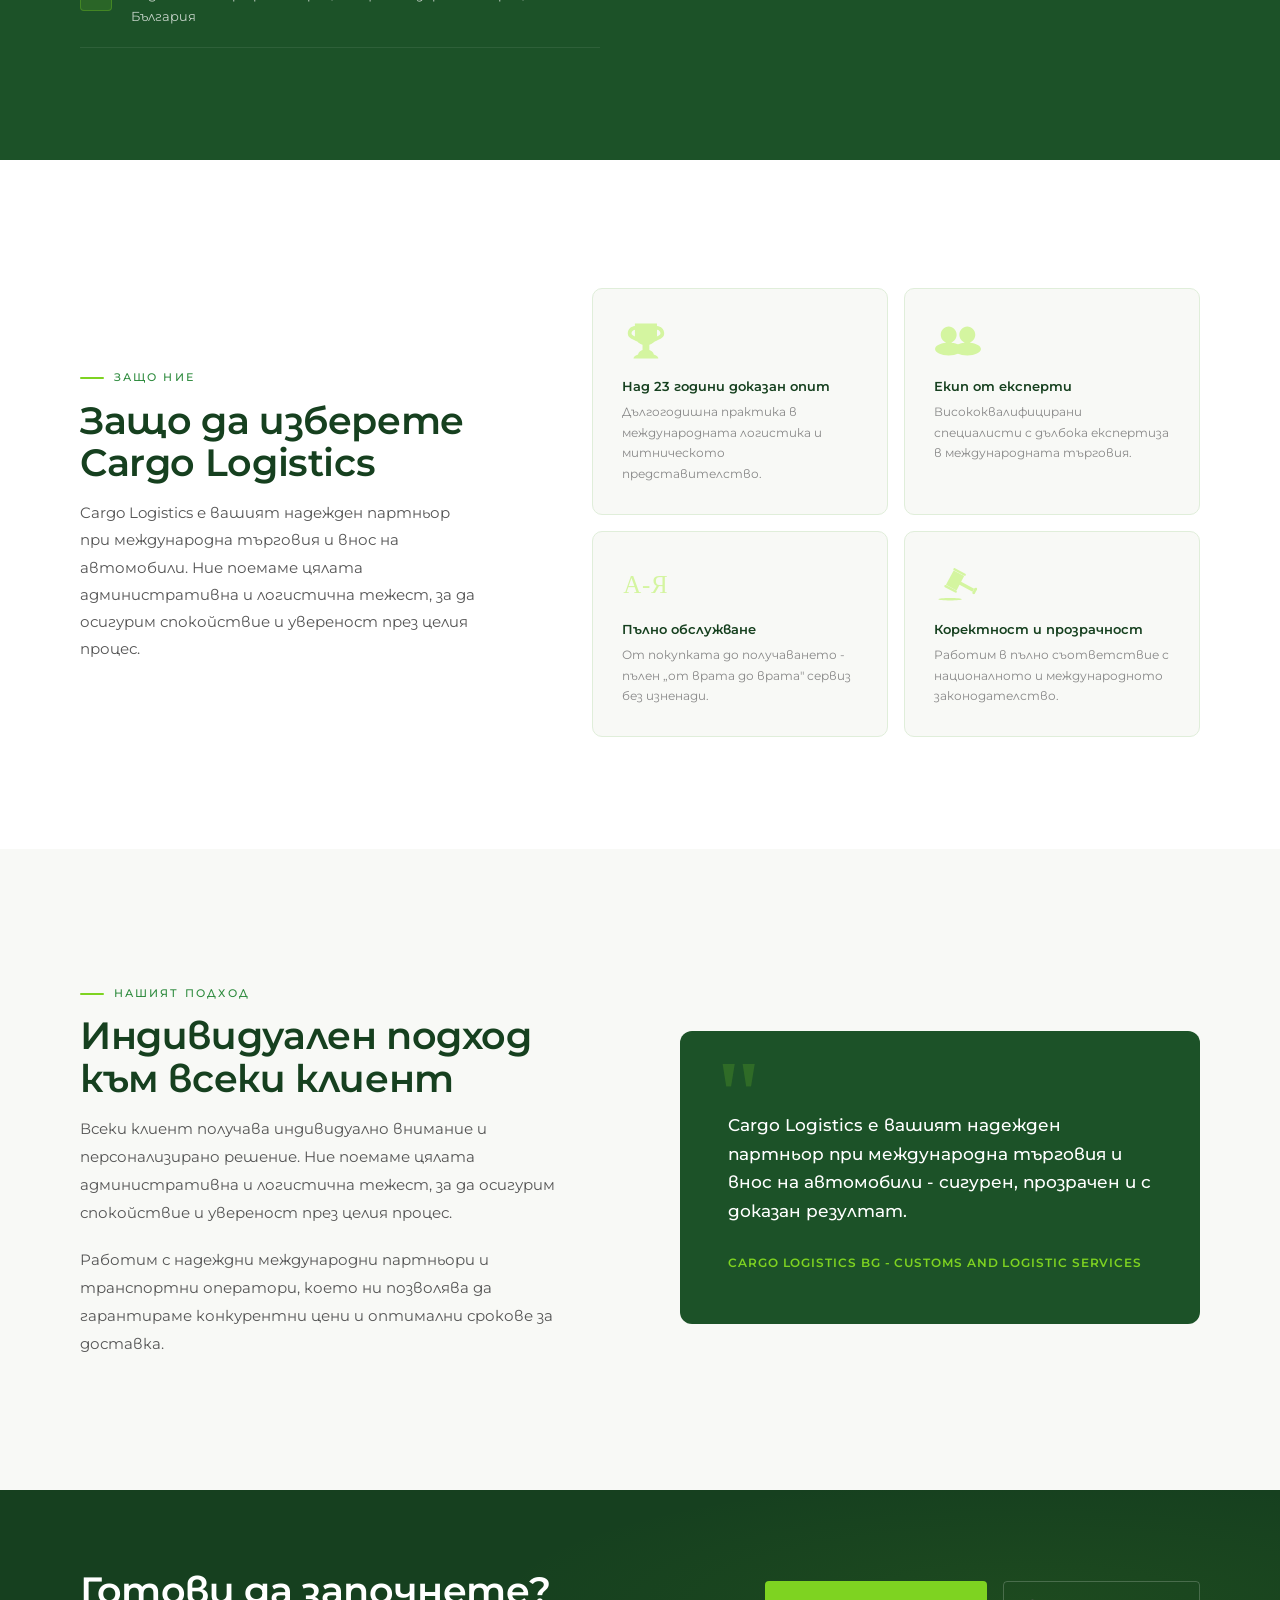
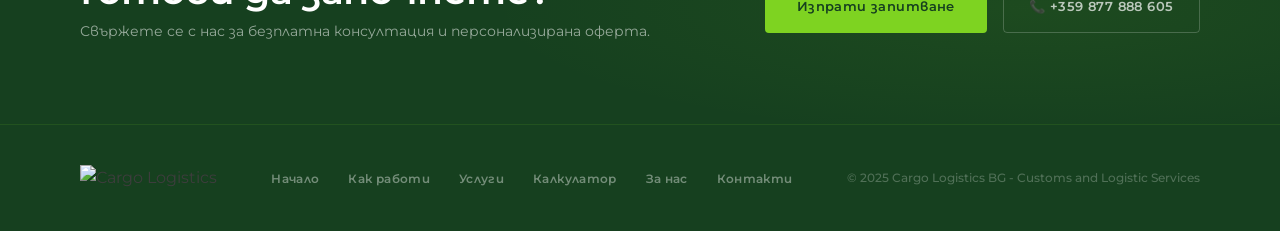
==== commit 4d329956: "domains fix" ====
--- a/about.html
+++ b/about.html
@@ -11,7 +11,7 @@
 <link rel="stylesheet" href="about.css">
 
 <!-- Canonical -->
-<link rel="canonical" href="https://cargologistics-cars.com/about.html">
+<link rel="canonical" href="https://cargologistics-cars.com/about">
 
 <!-- Open Graph -->
 <meta property="og:title" content="За нас | Cargo Logistics Варна">
@@ -50,9 +50,9 @@
     <a class="nav-logo" href="/"><img src="Logo-3.png" alt="Cargo Logistics"></a>
     <button class="nav-toggle" aria-label="Меню"><span></span><span></span><span></span></button>
     <ul class="nav-links">
-      <li><a href="calculator.html">Калкулатор</a></li>
-      <li><a href="about.html">За нас</a></li>
-      <li><a href="faq.html">FAQ</a></li>
+      <li><a href="/calculator">Калкулатор</a></li>
+      <li><a href="/about">За нас</a></li>
+      <li><a href="/faq">FAQ</a></li>
       <li><a href="/#contact" class="nav-cta">Запитване</a></li>
     </ul>
   </nav>
@@ -310,8 +310,8 @@
       <li><a href="/">Начало</a></li>
       <li><a href="/#how">Как работи</a></li>
       <li><a href="/#services">Услуги</a></li>
-      <li><a href="calculator.html">Калкулатор</a></li>
-      <li><a href="about.html">За нас</a></li>
+      <li><a href="/calculator">Калкулатор</a></li>
+      <li><a href="/about">За нас</a></li>
       <li><a href="/#contact">Контакти</a></li>
     </ul>
     <div class="footer-copy">© 2025 Cargo Logistics BG - Customs and Logistic Services</div>
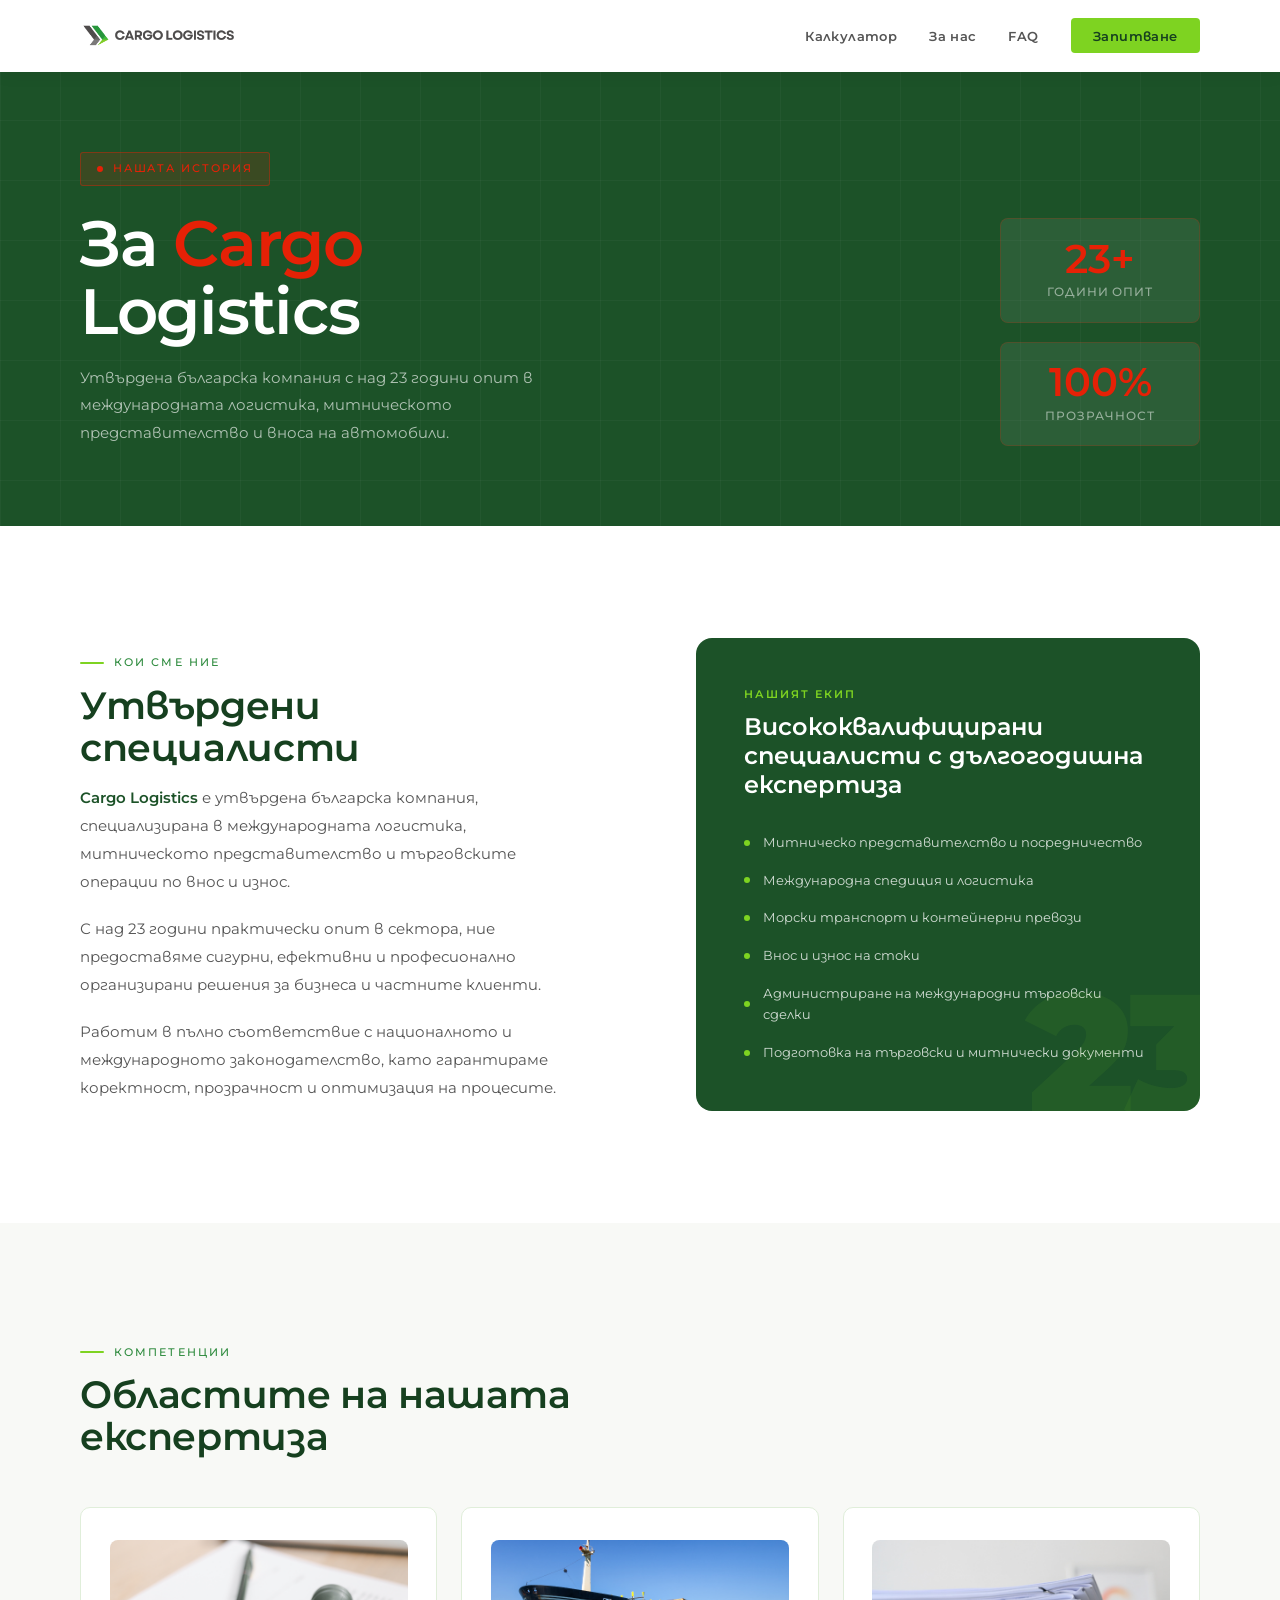
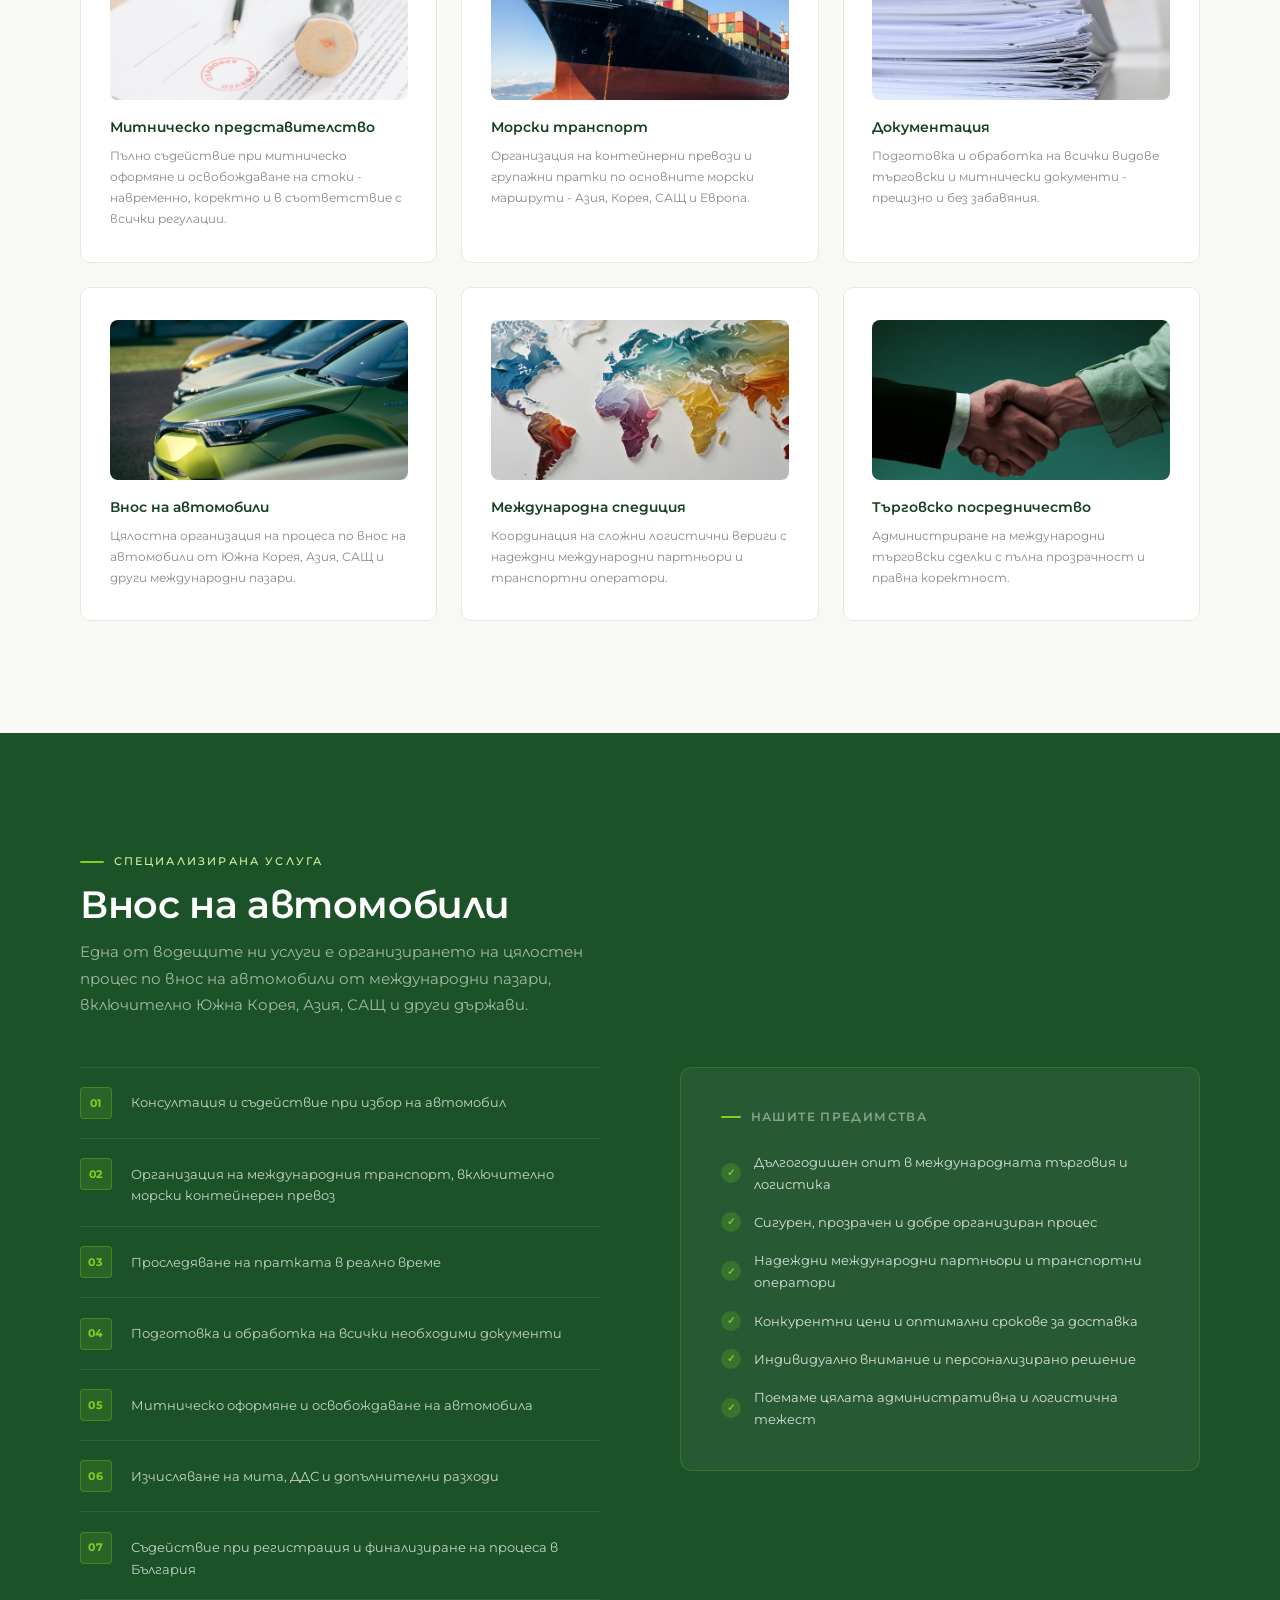
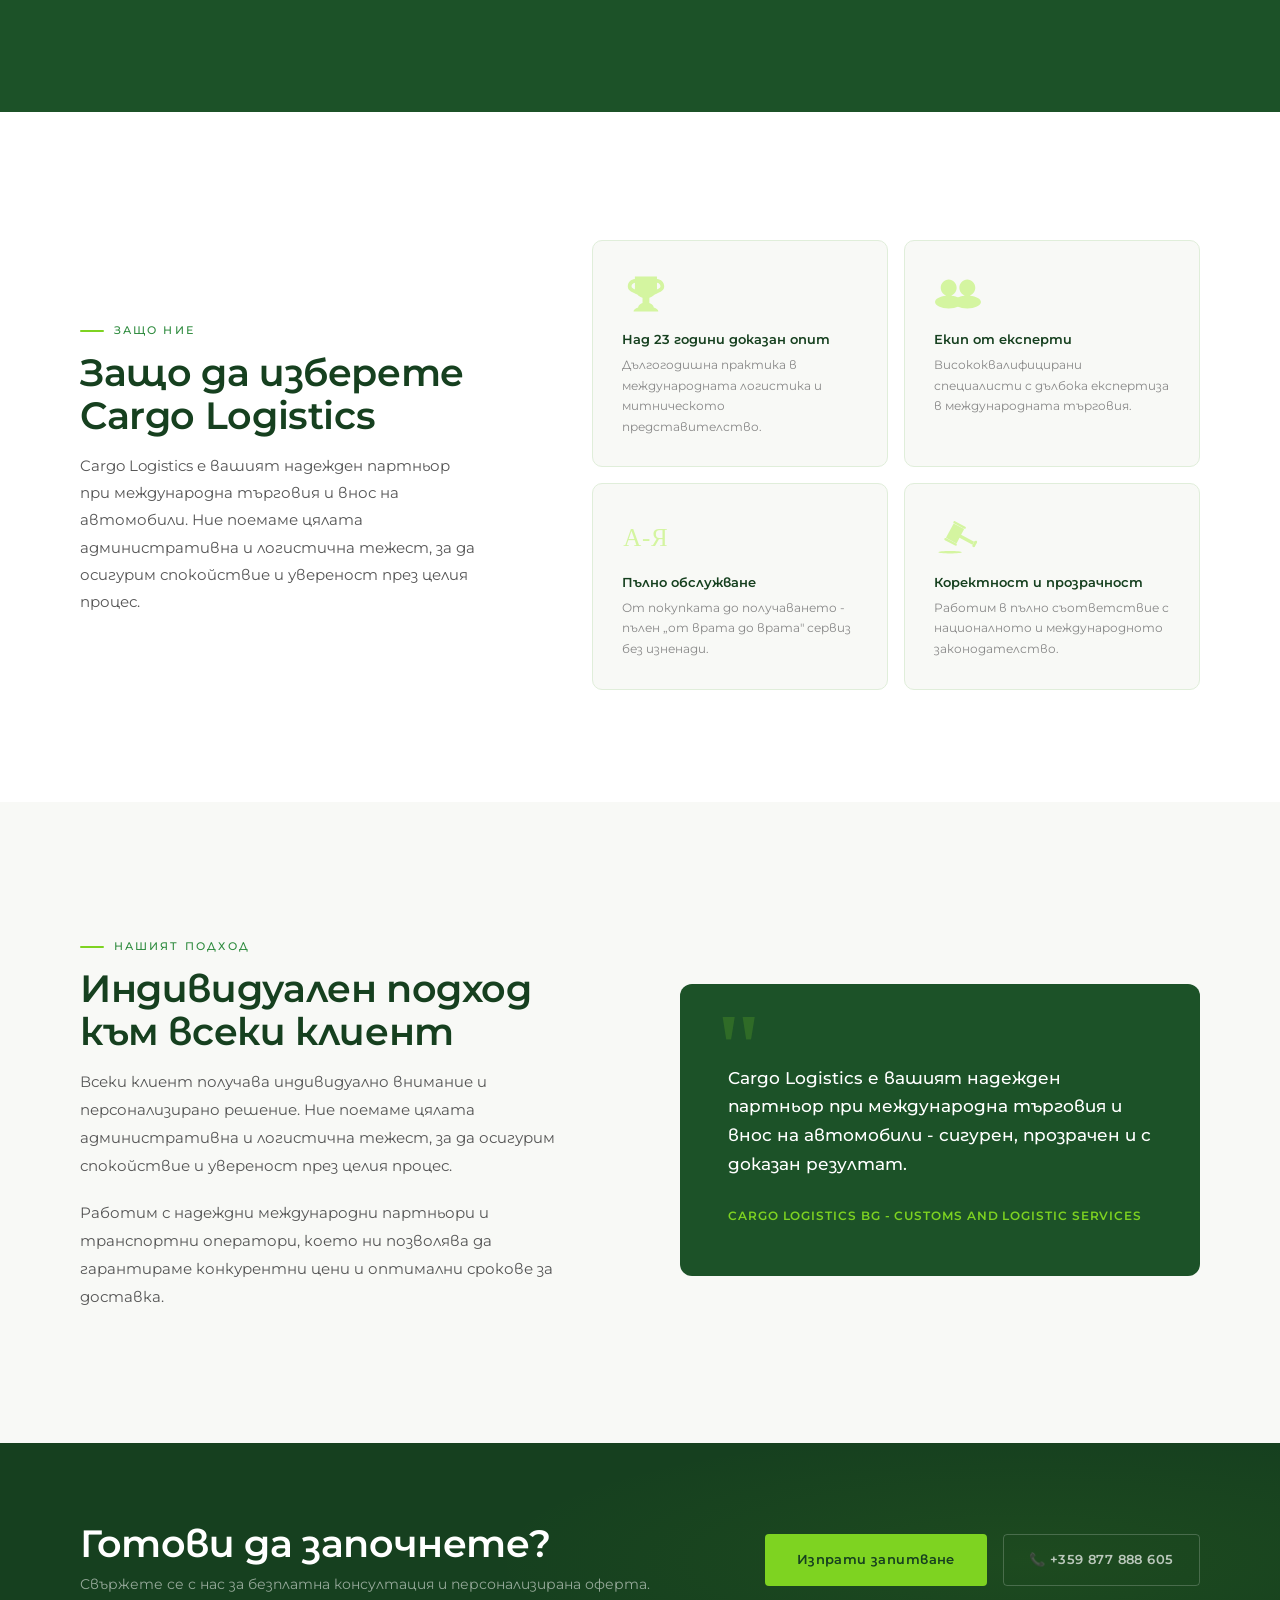
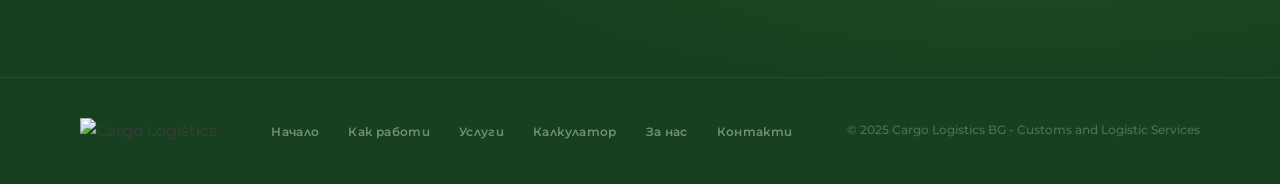
==== commit 02fa3d1a: "about video" ====
--- a/about.html
+++ b/about.html
@@ -59,12 +59,16 @@
 
 <!-- PAGE HERO -->
 <div class="page-hero">
-  <div class="page-hero-bg"></div>
+  <div class="page-hero-bg">
+    <video autoplay muted loop playsinline class="hero-video">
+      <source src="AboutVideo.mp4" type="video/mp4">
+    </video>
+  </div>
   <div class="page-hero-content">
     <div class="page-hero-left">
       <div class="page-eyebrow">Нашата история</div>
       <h1>За <em>Cargo</em><br>Logistics</h1>
-      <p class="page-hero-desc">Утвърдена българска компания с над 23 години опит в международната логистика, митническото представителство и вноса на автомобили.</p>
+      <p class="page-hero-desc">Утвърдена българска компания с над 23 години опит в международната логистика, митническото представителство и вноса&nbsp;на&nbsp;автомобили.</p>
     </div>
     <div class="page-hero-stats">
       <div class="hero-stat-card">
@@ -79,23 +83,6 @@
   </div>
 </div>
 
-<!-- TICKER -->
-<div class="ticker-wrap">
-  <div class="ticker-inner">
-    <span class="ticker-item">Cargo Logistics <span class="ticker-sep">◆</span></span>
-    <span class="ticker-item">23+ Години опит <span class="ticker-sep">◆</span></span>
-    <span class="ticker-item">Митнически представител <span class="ticker-sep">◆</span></span>
-    <span class="ticker-item">Международна логистика <span class="ticker-sep">◆</span></span>
-    <span class="ticker-item">Внос от Корея <span class="ticker-sep">◆</span></span>
-    <span class="ticker-item">Варна, България <span class="ticker-sep">◆</span></span>
-    <span class="ticker-item">Cargo Logistics <span class="ticker-sep">◆</span></span>
-    <span class="ticker-item">23+ Години опит <span class="ticker-sep">◆</span></span>
-    <span class="ticker-item">Митнически представител <span class="ticker-sep">◆</span></span>
-    <span class="ticker-item">Международна логистика <span class="ticker-sep">◆</span></span>
-    <span class="ticker-item">Внос от Корея <span class="ticker-sep">◆</span></span>
-    <span class="ticker-item">Варна, България <span class="ticker-sep">◆</span></span>
-  </div>
-</div>
 
 <!-- ABOUT INTRO -->
 <section class="about-intro">
--- a/about.css
+++ b/about.css
@@ -73,11 +73,18 @@
   .page-hero-bg {
     position: absolute;
     inset: 0;
-    background-image: url('About.png');
-    background-size: cover;
-    background-position: center 40%;
+    overflow: hidden;
+    z-index: 0;
+  }
+
+  .hero-video {
+    position: absolute;
+    inset: 0;
+    width: 100%;
+    height: 100%;
+    object-fit: cover;
+    object-position: center;
     filter: brightness(0.38) saturate(0.9);
-    z-index: 0;
   }
   
   /* decorative grid lines */
@@ -108,9 +115,9 @@
     display: inline-flex;
     align-items: center;
     gap: 0.6rem;
-    background: rgba(126,211,33,0.15);
-    border: 1px solid rgba(126,211,33,0.4);
-    color: var(--lime);
+    background: rgba(230,33,6,0.15);
+    border: 1px solid rgba(230,33,6,0.4);
+    color: #e62106;
     font-size: 0.68rem;
     font-weight: 500;
     letter-spacing: 0.18em;
@@ -120,14 +127,14 @@
     margin-bottom: 1.5rem;
     width: fit-content;
   }
-  
+
   .page-eyebrow::before {
     content: '';
     width: 6px; height: 6px;
-    background: var(--lime);
+    background: #e62106;
     border-radius: 50%;
   }
-  
+
   h1 {
     font-size: clamp(2.6rem, 5vw, 4.5rem);
     font-weight: 600;
@@ -136,8 +143,8 @@
     letter-spacing: -0.02em;
     margin-bottom: 1.2rem;
   }
-  
-  h1 em { font-style: normal; color: var(--lime); }
+
+  h1 em { font-style: normal; color: #e62106; }
   
   .page-hero-desc {
     font-size: 0.95rem;
@@ -156,7 +163,7 @@
   
   .hero-stat-card {
     background: rgba(255,255,255,0.07);
-    border: 1px solid rgba(126,211,33,0.2);
+    border: 1px solid rgba(230,33,6,0.2);
     border-radius: 8px;
     padding: 1.2rem 1.8rem;
     min-width: 200px;
@@ -166,7 +173,7 @@
   .hero-stat-num {
     font-size: 2.5rem;
     font-weight: 600;
-    color: var(--lime);
+    color: #e62106;
     line-height: 1;
     display: block;
   }
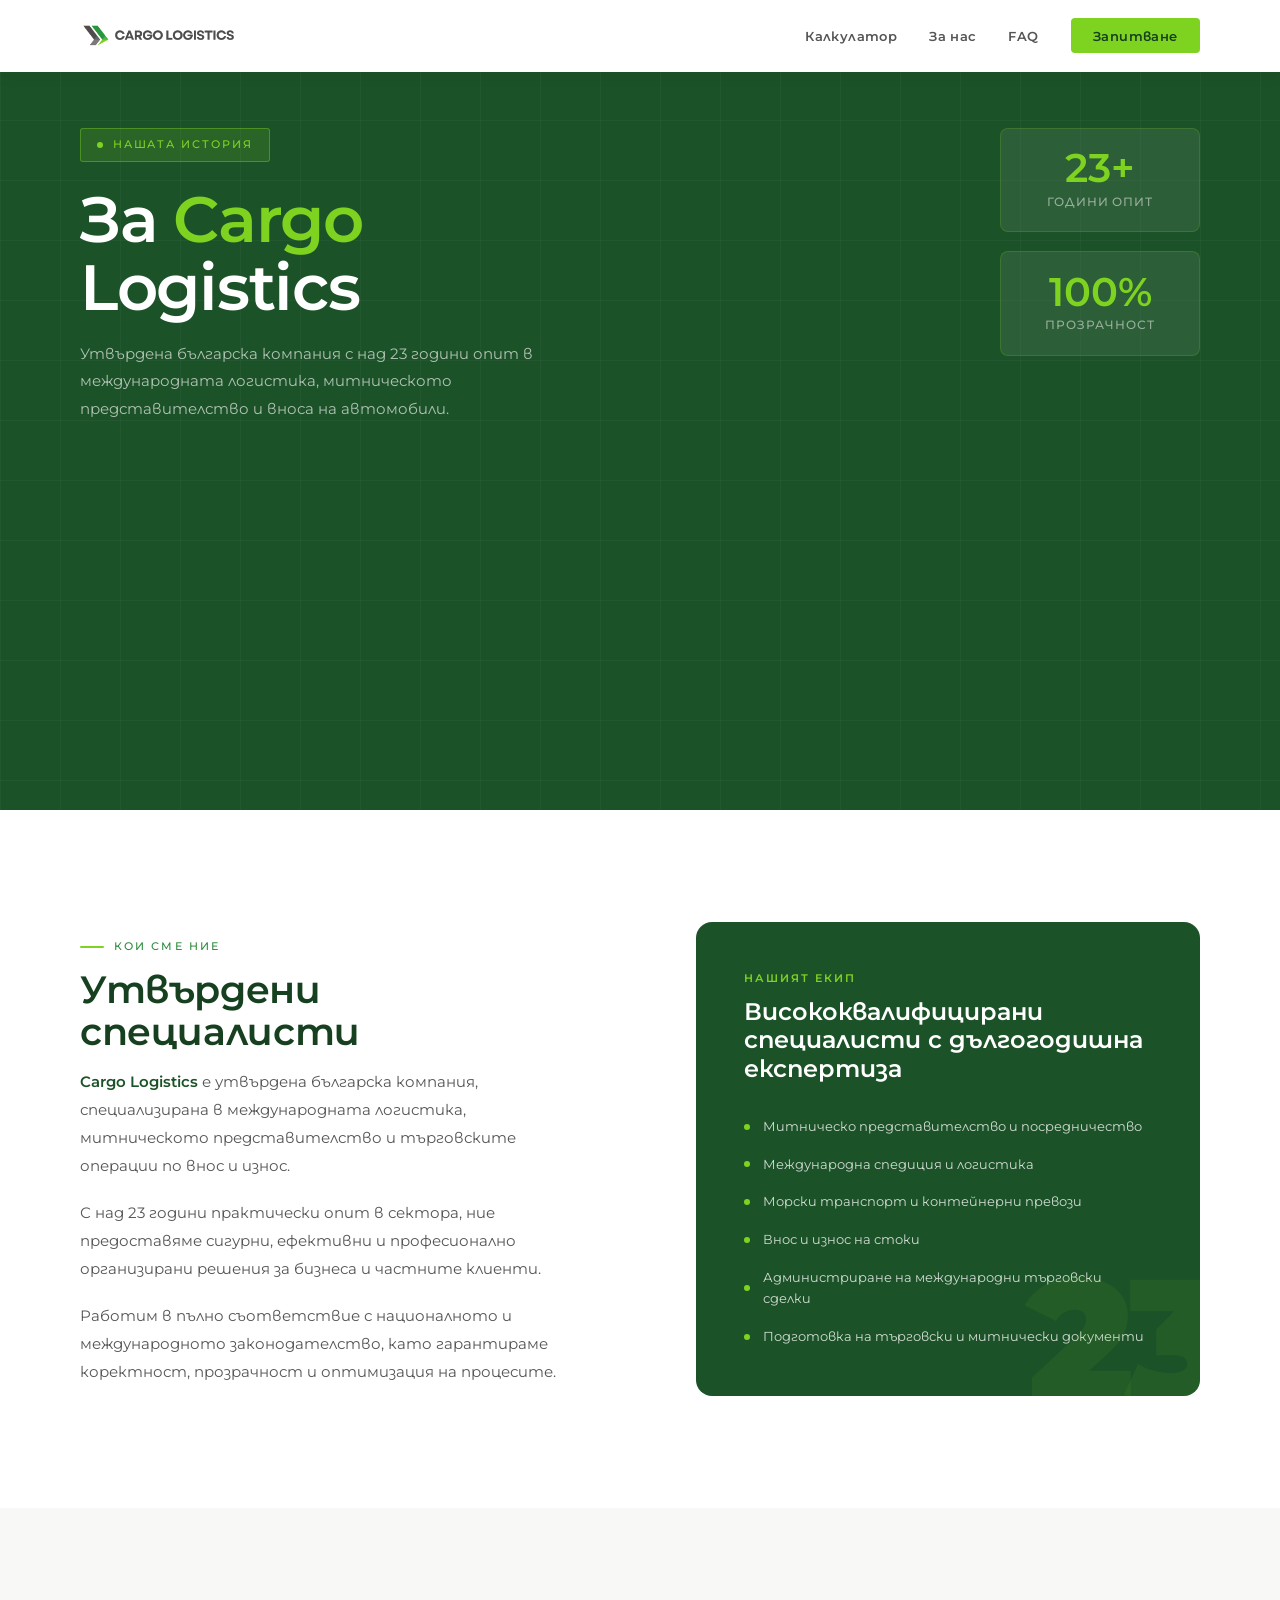
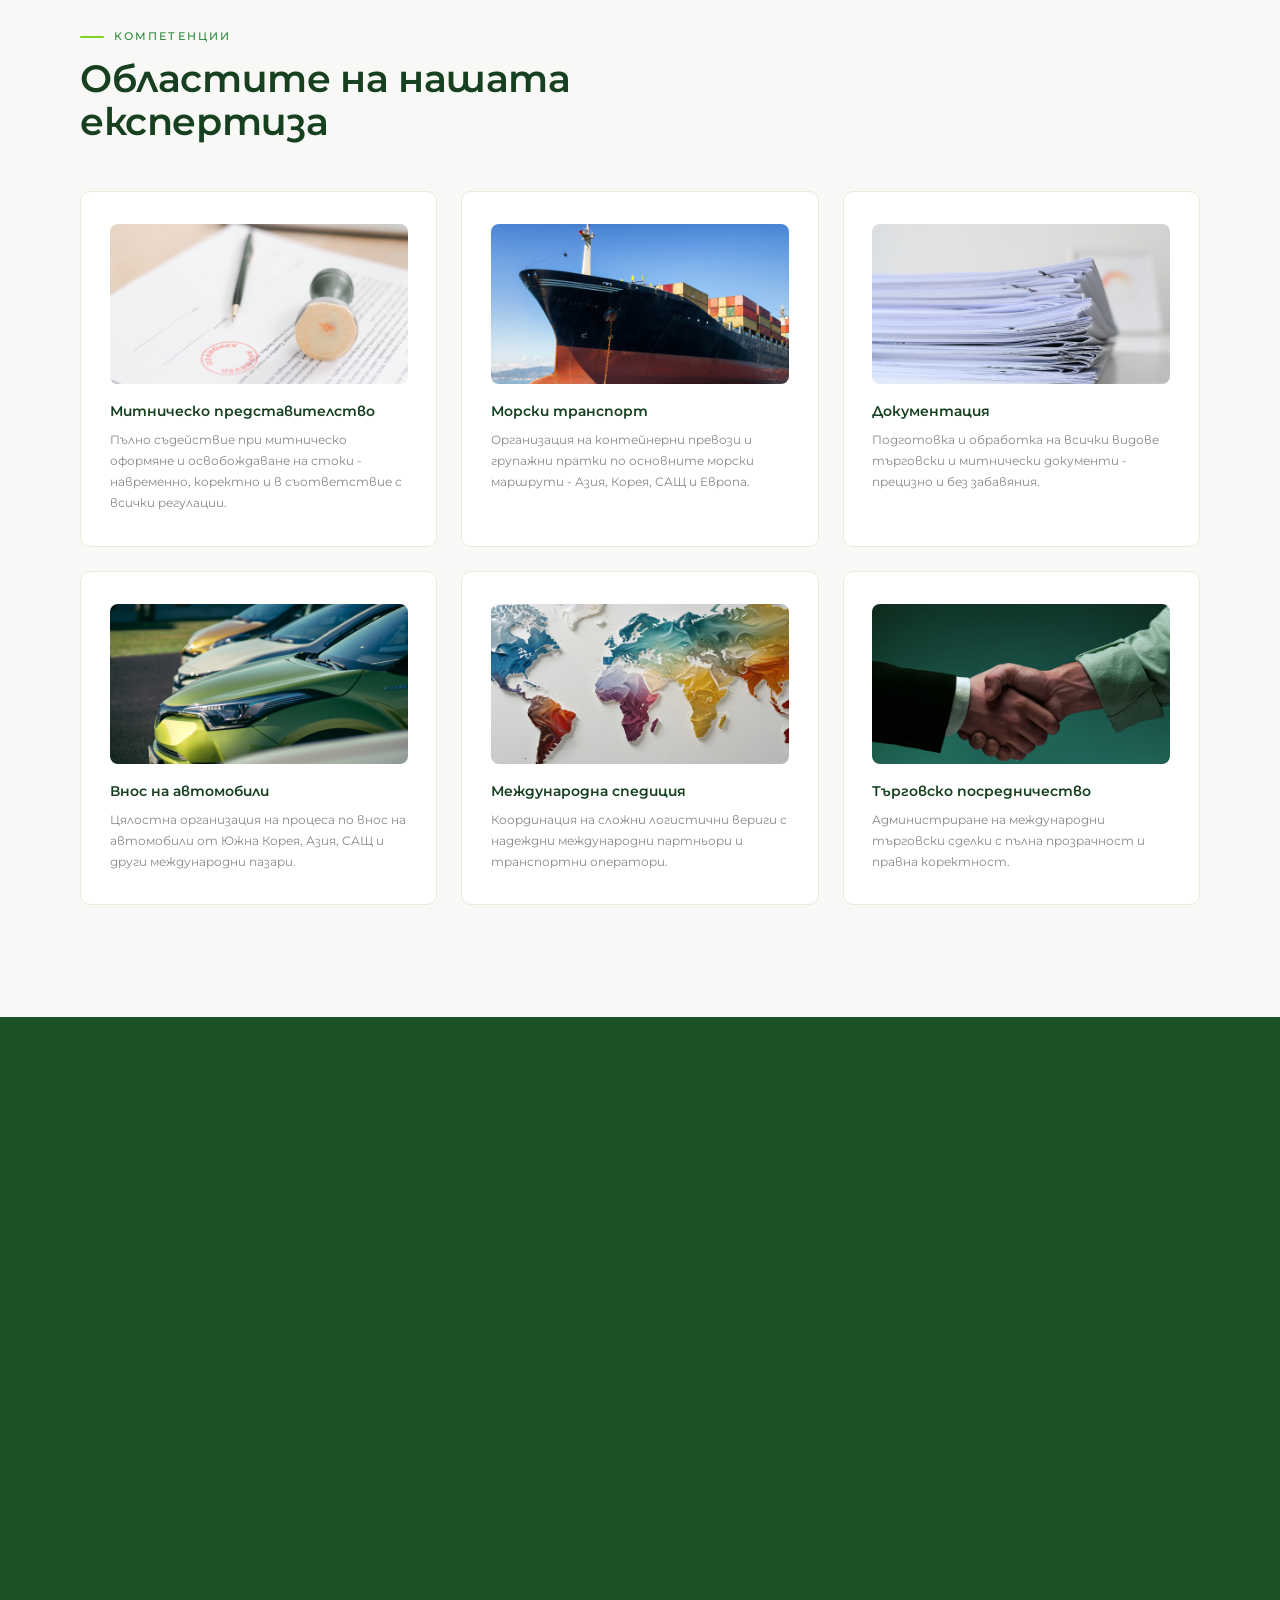
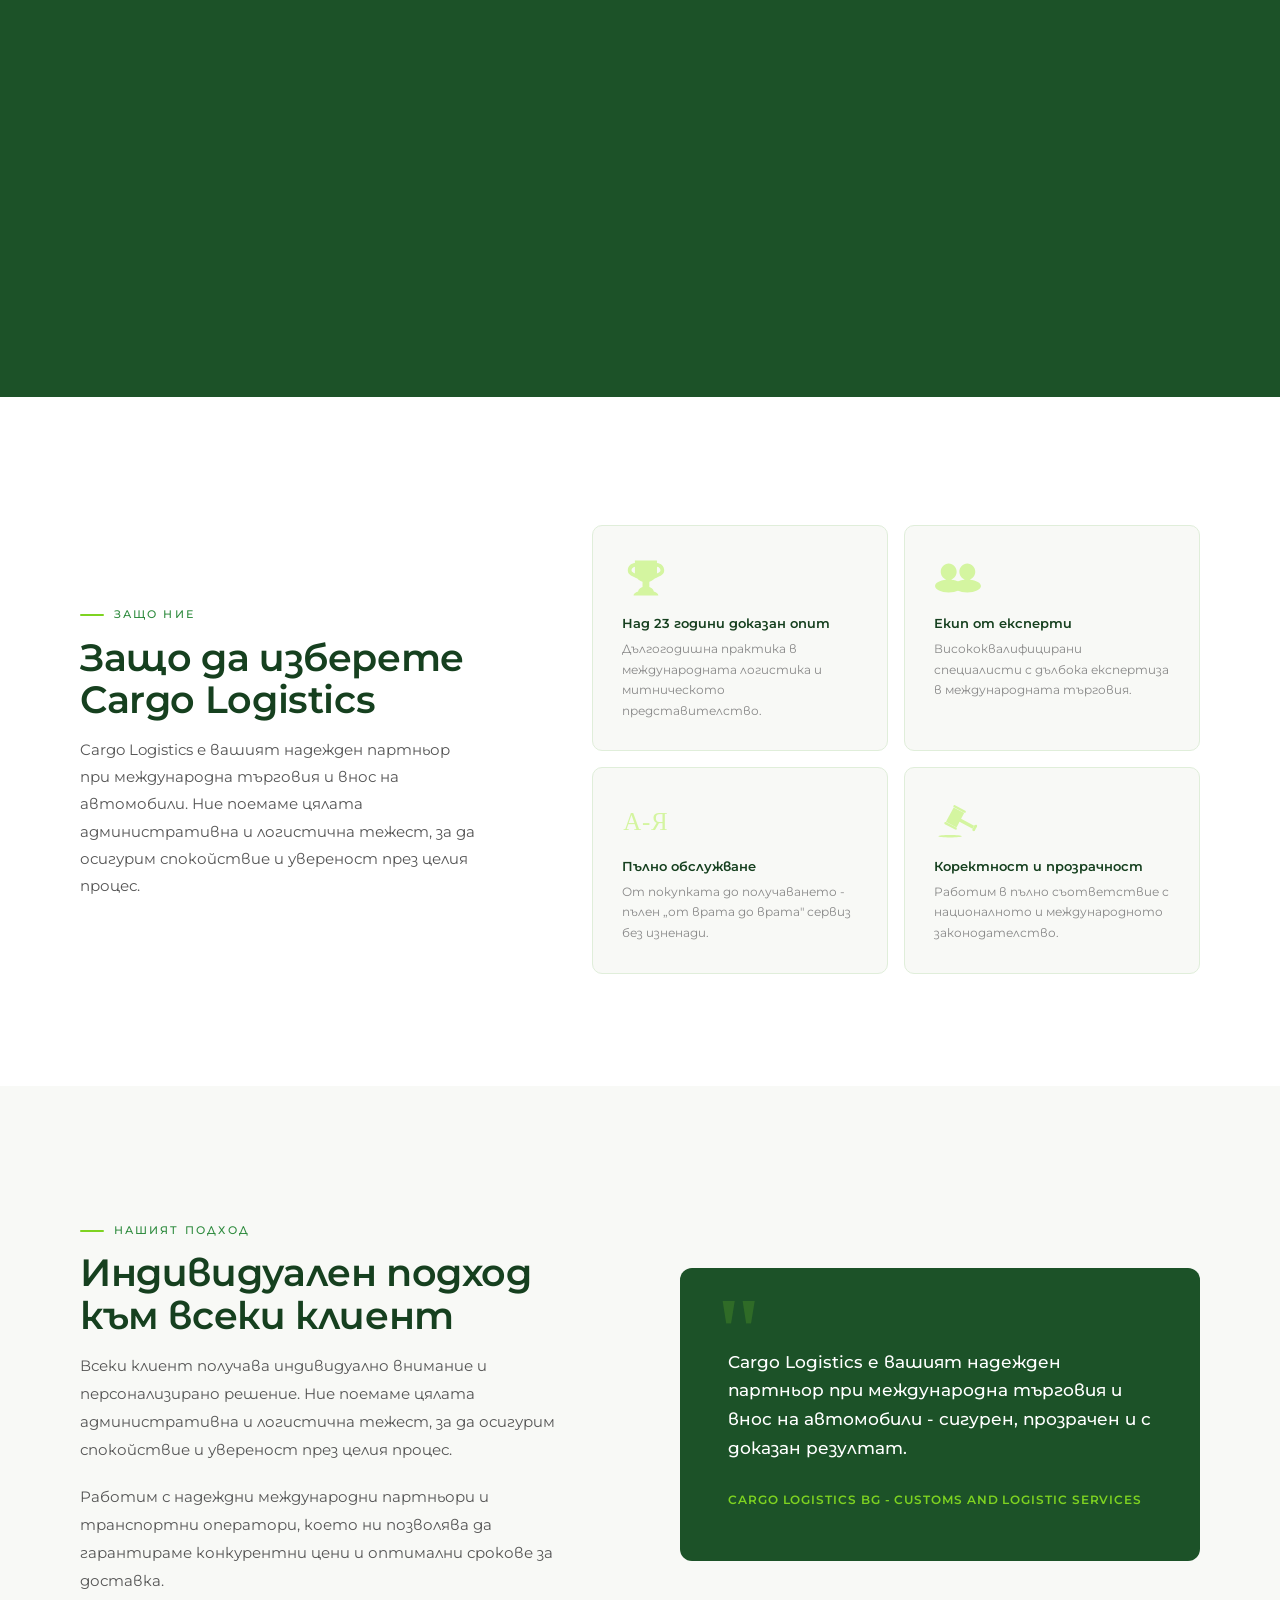
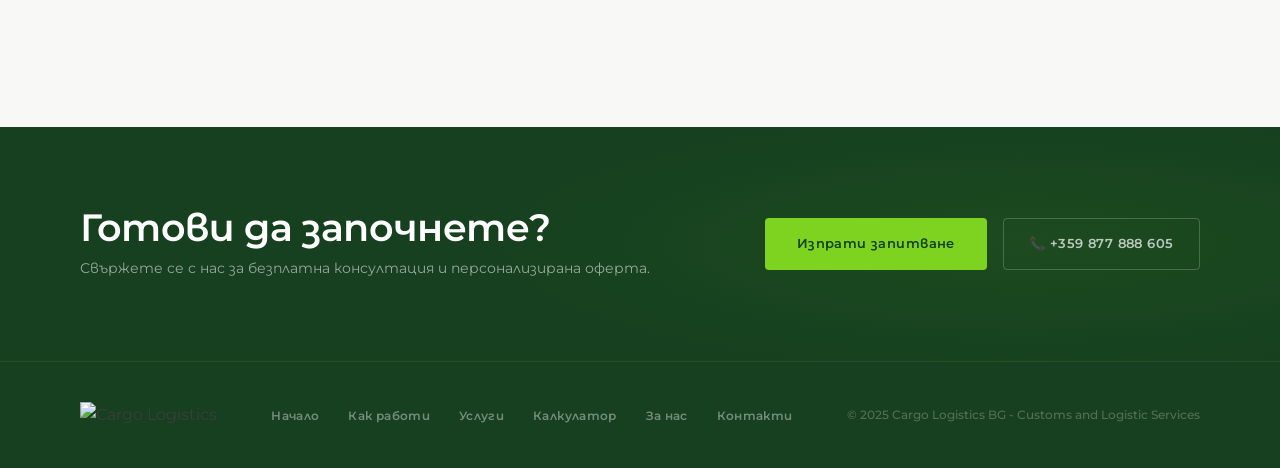
==== commit f5034442: "new video background" ====
--- a/about.html
+++ b/about.html
@@ -61,7 +61,7 @@
 <div class="page-hero">
   <div class="page-hero-bg">
     <video autoplay muted loop playsinline class="hero-video">
-      <source src="AboutVideo.mp4" type="video/mp4">
+      <source src="AboutUs.mp4" type="video/mp4">
     </video>
   </div>
   <div class="page-hero-content">
--- a/about.css
+++ b/about.css
@@ -61,15 +61,16 @@
   
   /* PAGE HERO */
   .page-hero {
-    min-height: 52vh;
+    min-height: 90vh;
     background: var(--green-brand);
     position: relative;
     display: flex;
-    align-items: flex-end;
+    align-items: flex-start;
     padding-top: 72px;
+    padding-bottom: 0;
     overflow: hidden;
   }
-  
+
   .page-hero-bg {
     position: absolute;
     inset: 0;
@@ -101,10 +102,10 @@
   .page-hero-content {
     position: relative;
     z-index: 2;
-    padding: 5rem 5rem 5rem;
+    padding: 3.5rem 5rem;
     width: 100%;
     display: flex;
-    align-items: flex-end;
+    align-items: flex-start;
     justify-content: space-between;
     gap: 4rem;
   }
@@ -115,9 +116,9 @@
     display: inline-flex;
     align-items: center;
     gap: 0.6rem;
-    background: rgba(230,33,6,0.15);
-    border: 1px solid rgba(230,33,6,0.4);
-    color: #e62106;
+    background: rgba(126,211,33,0.15);
+    border: 1px solid rgba(126,211,33,0.4);
+    color: var(--lime);
     font-size: 0.68rem;
     font-weight: 500;
     letter-spacing: 0.18em;
@@ -131,7 +132,7 @@
   .page-eyebrow::before {
     content: '';
     width: 6px; height: 6px;
-    background: #e62106;
+    background: var(--lime);
     border-radius: 50%;
   }
 
@@ -144,7 +145,7 @@
     margin-bottom: 1.2rem;
   }
 
-  h1 em { font-style: normal; color: #e62106; }
+  h1 em { font-style: normal; color: var(--lime); }
   
   .page-hero-desc {
     font-size: 0.95rem;
@@ -163,7 +164,7 @@
   
   .hero-stat-card {
     background: rgba(255,255,255,0.07);
-    border: 1px solid rgba(230,33,6,0.2);
+    border: 1px solid rgba(126,211,33,0.2);
     border-radius: 8px;
     padding: 1.2rem 1.8rem;
     min-width: 200px;
@@ -173,7 +174,7 @@
   .hero-stat-num {
     font-size: 2.5rem;
     font-weight: 600;
-    color: #e62106;
+    color: var(--lime);
     line-height: 1;
     display: block;
   }
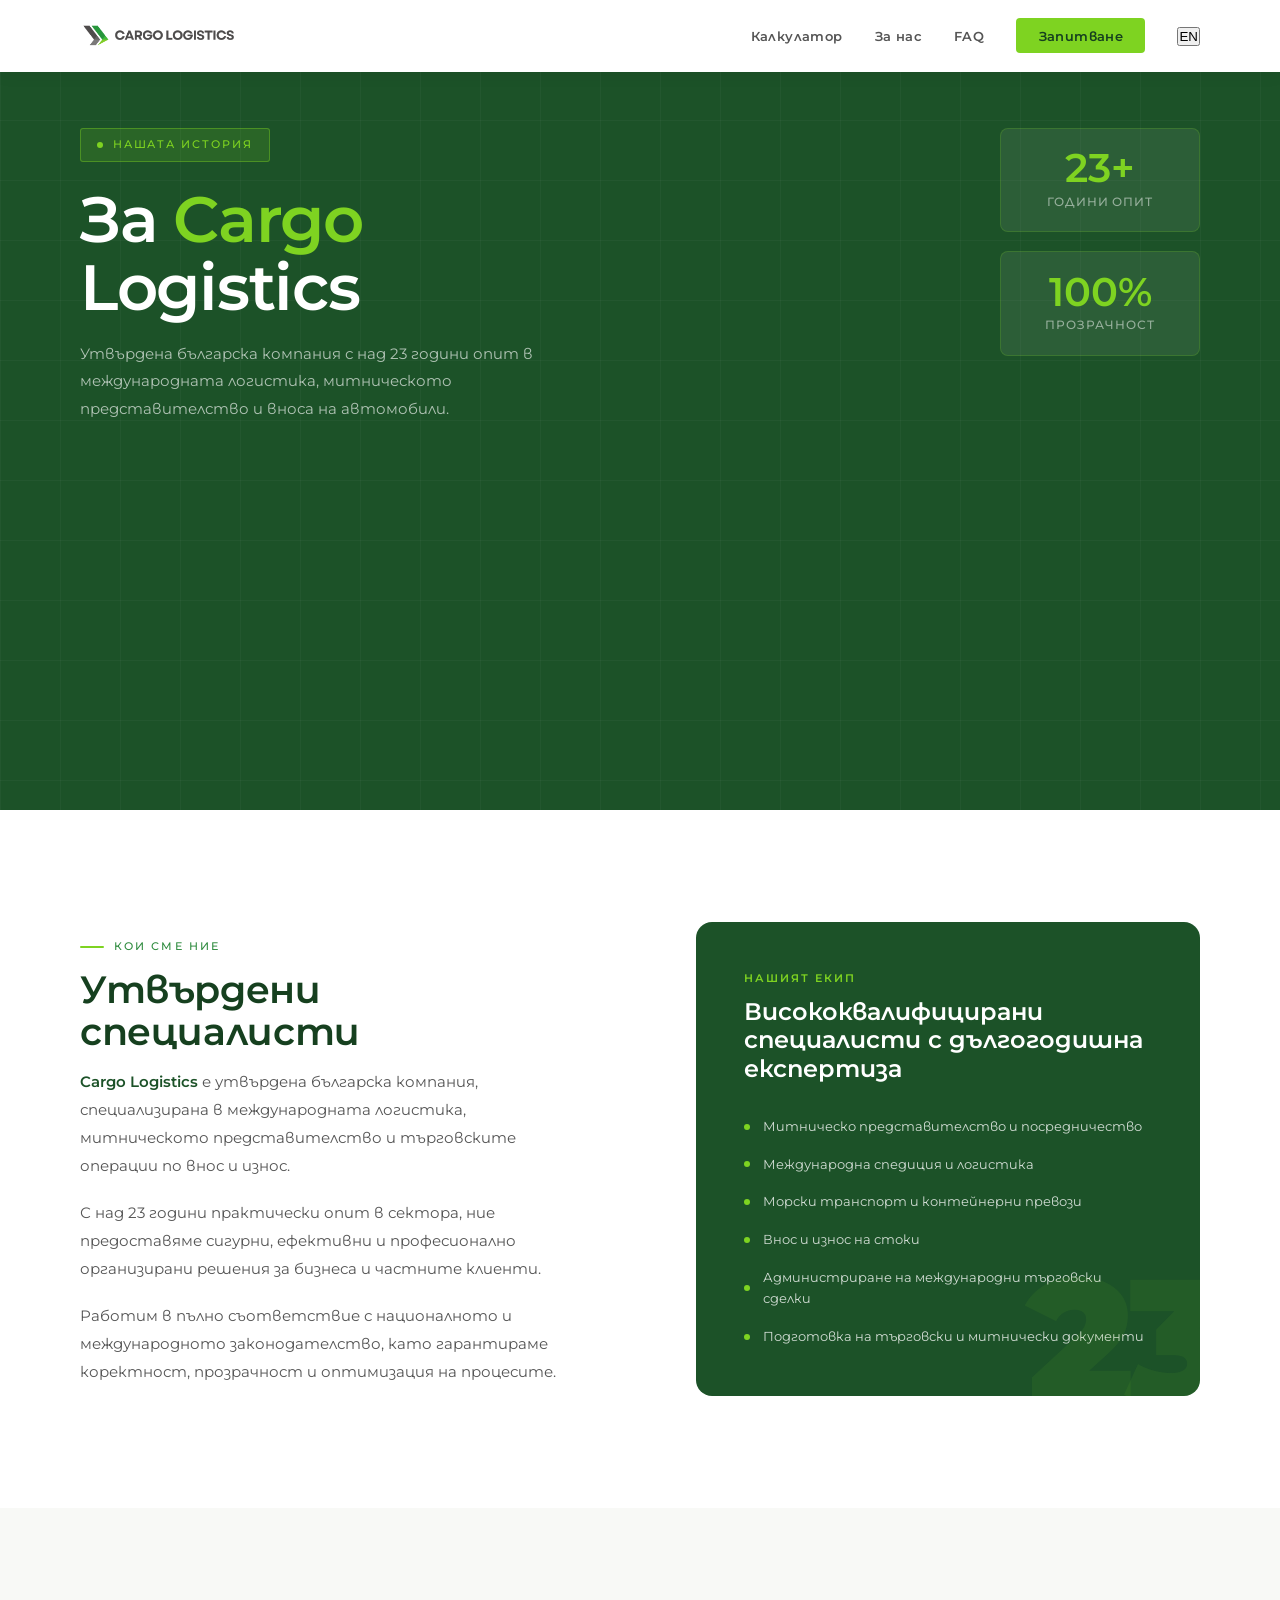
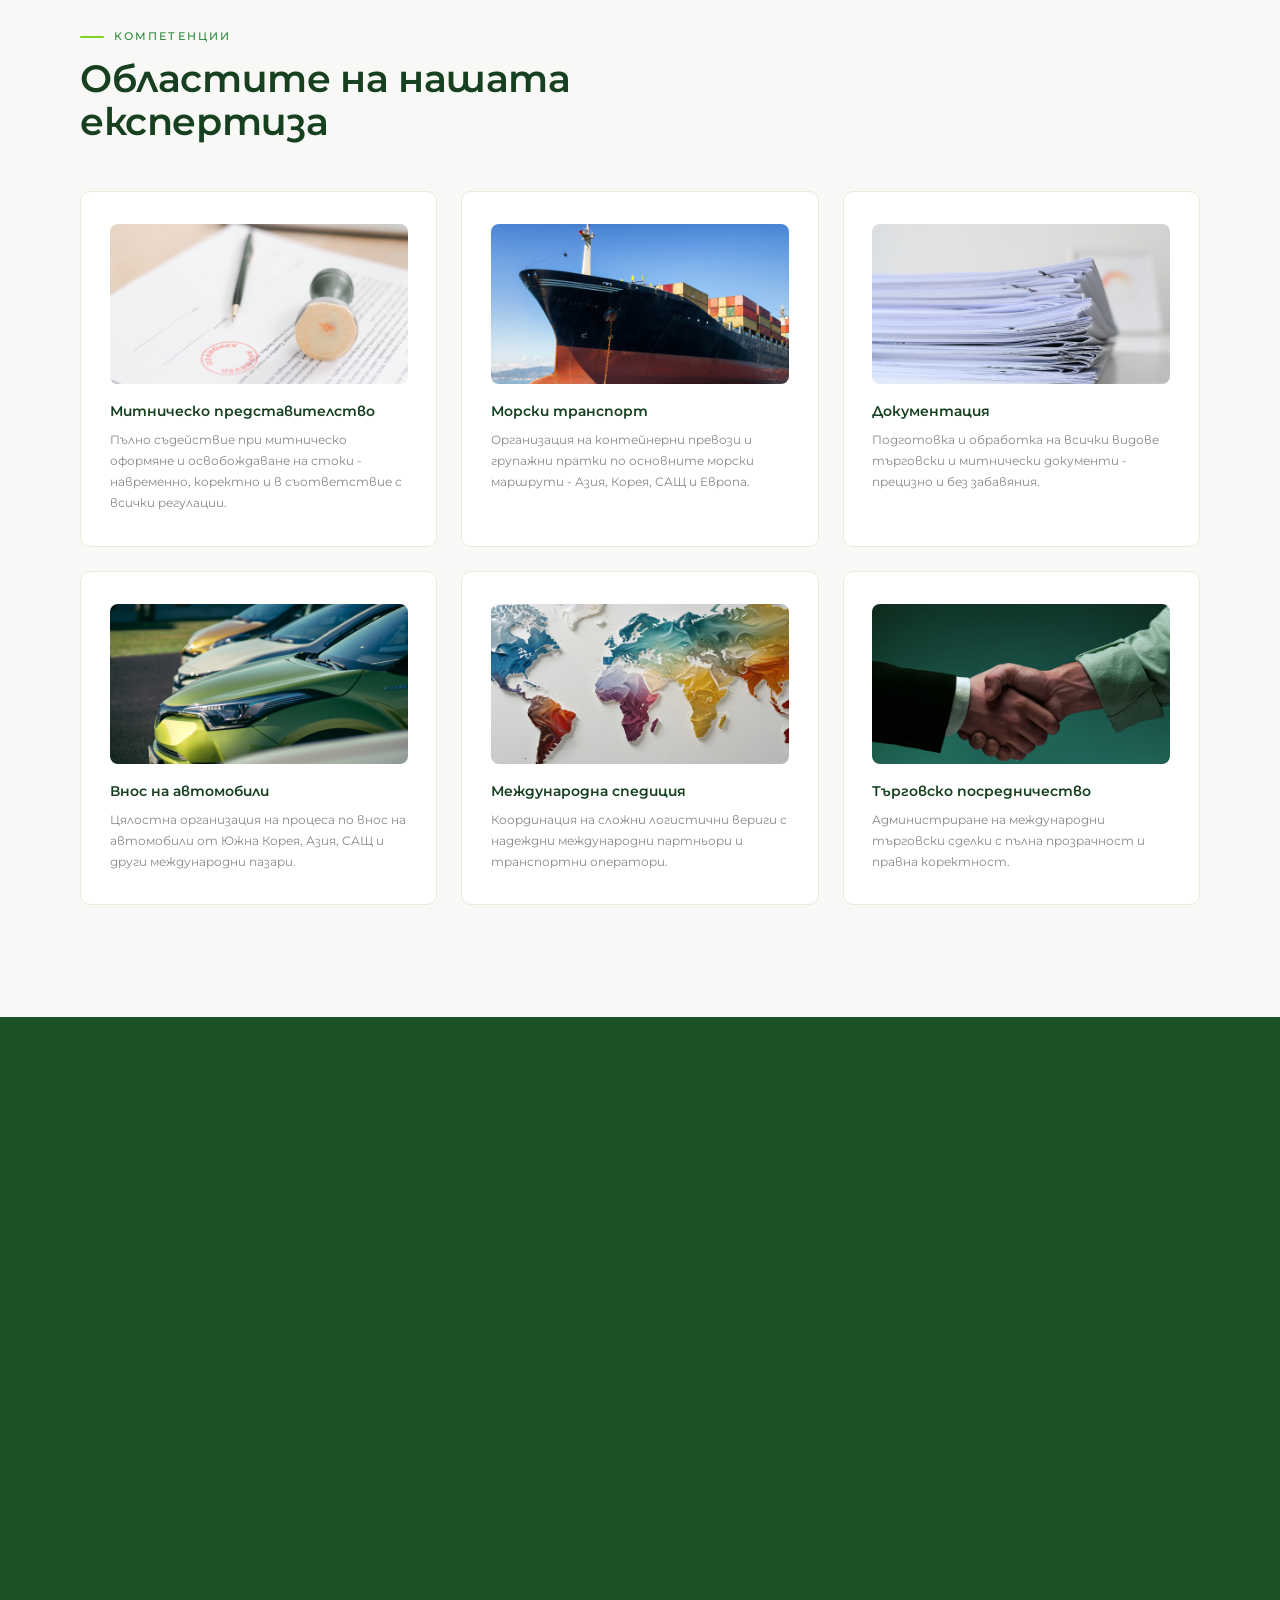
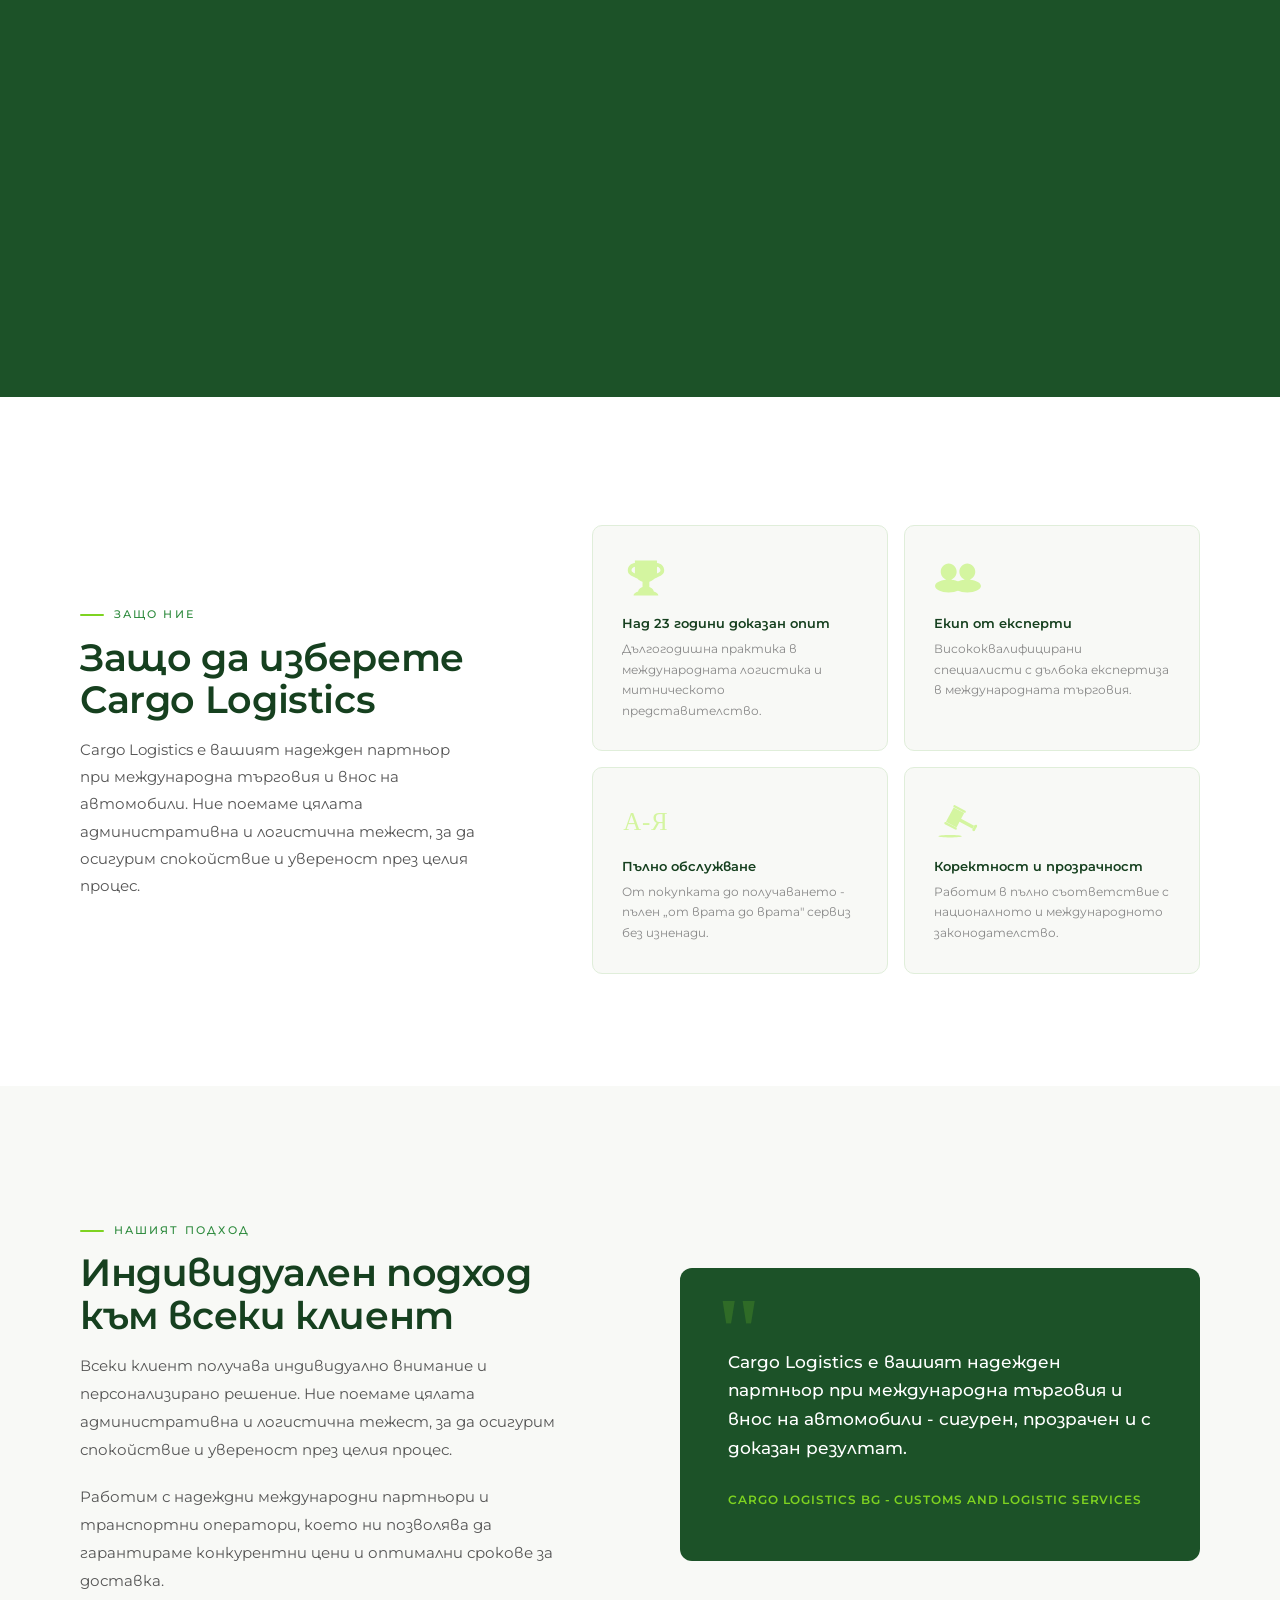
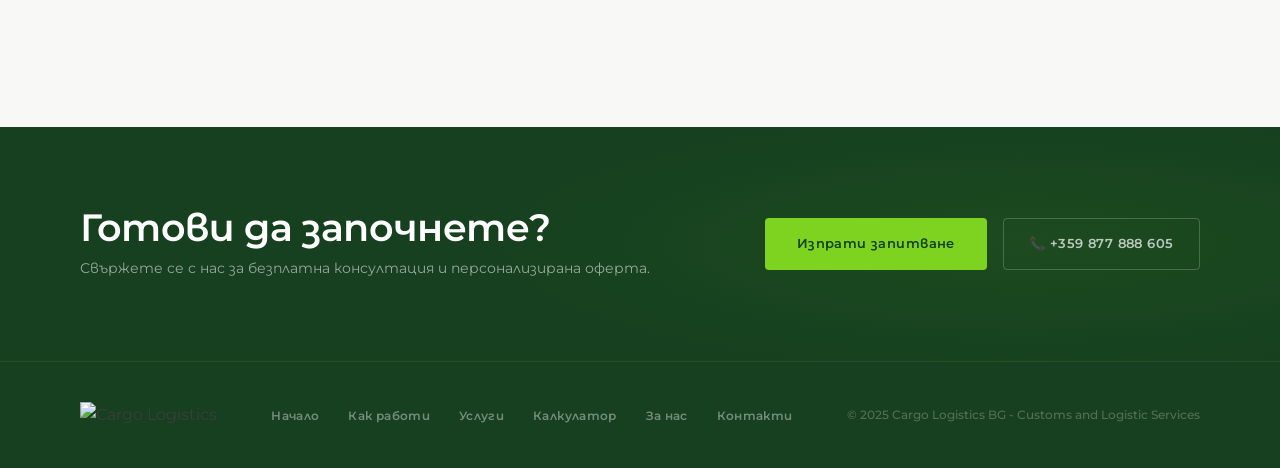
==== commit 6b213863: "ЦАПИТАЛ ЛЕТТЕР" ====
--- a/about.html
+++ b/about.html
@@ -48,12 +48,12 @@
 <!-- NAV -->
 <nav>
     <a class="nav-logo" href="/"><img src="Logo-3.png" alt="Cargo Logistics"></a>
-    <button class="nav-toggle" aria-label="Меню"><span></span><span></span><span></span></button>
+    <button class="nav-toggle" aria-label="Меню" data-i18n-aria="nav.menu"><span></span><span></span><span></span></button>
     <ul class="nav-links">
-      <li><a href="/calculator">Калкулатор</a></li>
-      <li><a href="/about">За нас</a></li>
+      <li><a href="/calculator" data-i18n="nav.calculator">Калкулатор</a></li>
+      <li><a href="/about" data-i18n="nav.about">За нас</a></li>
       <li><a href="/faq">FAQ</a></li>
-      <li><a href="/#contact" class="nav-cta">Запитване</a></li>
+      <li><a href="/#contact" class="nav-cta" data-i18n="nav.inquiry">Запитване</a></li>
     </ul>
   </nav>
 
@@ -66,9 +66,9 @@
   </div>
   <div class="page-hero-content">
     <div class="page-hero-left">
-      <div class="page-eyebrow">Нашата история</div>
+      <div class="page-eyebrow" data-i18n="about.hero.eyebrow">Нашата история</div>
       <h1>За <em>Cargo</em><br>Logistics</h1>
-      <p class="page-hero-desc">Утвърдена българска компания с над 23 години опит в международната логистика, митническото представителство и вноса&nbsp;на&nbsp;автомобили.</p>
+      <p class="page-hero-desc" data-i18n="about.hero.desc">Утвърдена българска компания с над 23 години опит в международната логистика, митническото представителство и вноса&nbsp;на&nbsp;автомобили.</p>
     </div>
     <div class="page-hero-stats">
       <div class="hero-stat-card">
@@ -77,7 +77,7 @@
       </div>
       <div class="hero-stat-card">
         <span class="hero-stat-num">100%</span>
-        <span class="hero-stat-label">Прозрачност</span>
+        <span class="hero-stat-label" data-i18n="about.stat.transparency">Прозрачност</span>
       </div>
     </div>
   </div>
@@ -88,23 +88,23 @@
 <section class="about-intro">
   <div class="about-intro-layout">
     <div class="about-intro-text fade-up">
-      <div class="section-tag">Кои сме ние</div>
-      <h2>Утвърдени<br>специалисти</h2>
-      <p style="margin-top:1rem"><strong>Cargo Logistics</strong> е утвърдена българска компания, специализирана в международната логистика, митническото представителство и търговските операции по внос и износ.</p>
-      <p>С над 23 години практически опит в сектора, ние предоставяме сигурни, ефективни и професионално организирани решения за бизнеса и частните клиенти.</p>
-      <p>Работим в пълно съответствие с националното и международното законодателство, като гарантираме коректност, прозрачност и оптимизация на процесите.</p>
+      <div class="section-tag" data-i18n="about.who.tag">Кои сме ние</div>
+      <h2 data-i18n-html="about.who.title">Утвърдени<br>специалисти</h2>
+      <p style="margin-top:1rem" data-i18n-html="about.who.p1"><strong>Cargo Logistics</strong> е утвърдена българска компания, специализирана в международната логистика, митническото представителство и търговските операции по внос и износ.</p>
+      <p data-i18n="about.who.p2">С над 23 години практически опит в сектора, ние предоставяме сигурни, ефективни и професионално организирани решения за бизнеса и частните клиенти.</p>
+      <p data-i18n="about.who.p3">Работим в пълно съответствие с националното и международното законодателство, като гарантираме коректност, прозрачност и оптимизация на процесите.</p>
     </div>
     <div class="about-visual fade-up" style="transition-delay:0.12s">
       <div class="about-visual-card">
-        <span class="avc-label">Нашият екип</span>
-        <p class="avc-headline">Висококвалифицирани специалисти с дългогодишна експертиза</p>
+        <span class="avc-label" data-i18n="about.avc.label">Нашият екип</span>
+        <p class="avc-headline" data-i18n="about.avc.headline">Висококвалифицирани специалисти с дългогодишна експертиза</p>
         <div class="avc-items">
-          <div class="avc-item"><span class="avc-dot"></span>Митническо представителство и посредничество</div>
-          <div class="avc-item"><span class="avc-dot"></span>Международна спедиция и логистика</div>
-          <div class="avc-item"><span class="avc-dot"></span>Морски транспорт и контейнерни превози</div>
-          <div class="avc-item"><span class="avc-dot"></span>Внос и износ на стоки</div>
-          <div class="avc-item"><span class="avc-dot"></span>Администриране на международни търговски сделки</div>
-          <div class="avc-item"><span class="avc-dot"></span>Подготовка на търговски и митнически документи</div>
+          <div class="avc-item"><span class="avc-dot"></span><span data-i18n="about.avc.1">Митническо представителство и посредничество</span></div>
+          <div class="avc-item"><span class="avc-dot"></span><span data-i18n="about.avc.2">Международна спедиция и логистика</span></div>
+          <div class="avc-item"><span class="avc-dot"></span><span data-i18n="about.avc.3">Морски транспорт и контейнерни превози</span></div>
+          <div class="avc-item"><span class="avc-dot"></span><span data-i18n="about.avc.4">Внос и износ на стоки</span></div>
+          <div class="avc-item"><span class="avc-dot"></span><span data-i18n="about.avc.5">Администриране на международни търговски сделки</span></div>
+          <div class="avc-item"><span class="avc-dot"></span><span data-i18n="about.avc.6">Подготовка на търговски и митнически документи</span></div>
         </div>
       </div>
     </div>
@@ -113,117 +113,99 @@
 
 <!-- EXPERTISE -->
 <section class="expertise-section">
-  <div class="section-tag fade-up">Компетенции</div>
-  <h2 class="fade-up">Областите на нашата<br>експертиза</h2>
+  <div class="section-tag fade-up" data-i18n="about.exp.tag">Компетенции</div>
+  <h2 class="fade-up" data-i18n-html="about.exp.title">Областите на нашата<br>експертиза</h2>
   <div class="expertise-grid">
     <div class="expertise-card fade-up">
       <div class="ec-img-wrap">
         <img src="expertise-customs.jpg" alt="Митническо оформяне и представителство на стоки">
       </div>
-      <h3>Митническо представителство</h3>
-      <p>Пълно съдействие при митническо оформяне и освобождаване на стоки - навременно, коректно и в съответствие с всички регулации.</p>
+      <h3 data-i18n="about.exp.1.title">Митническо представителство</h3>
+      <p data-i18n="about.exp.1.desc">Пълно съдействие при митническо оформяне и освобождаване на стоки - навременно, коректно и в съответствие с всички регулации.</p>
     </div>
     <div class="expertise-card fade-up" style="transition-delay:0.07s">
       <div class="ec-img-wrap">
         <img src="expertise-shipping.jpg" alt="Морски контейнерен транспорт и логистика">
       </div>
-      <h3>Морски транспорт</h3>
-      <p>Организация на контейнерни превози и групажни пратки по основните морски маршрути - Азия, Корея, САЩ и Европа.</p>
+      <h3 data-i18n="about.exp.2.title">Морски транспорт</h3>
+      <p data-i18n="about.exp.2.desc">Организация на контейнерни превози и групажни пратки по основните морски маршрути - Азия, Корея, САЩ и Европа.</p>
     </div>
     <div class="expertise-card fade-up" style="transition-delay:0.14s">
       <div class="ec-img-wrap">
         <img src="expertise-docs.jpg" alt="Подготовка на митнически и търговски документи">
       </div>
-      <h3>Документация</h3>
-      <p>Подготовка и обработка на всички видове търговски и митнически документи - прецизно и без забавяния.</p>
+      <h3 data-i18n="about.exp.3.title">Документация</h3>
+      <p data-i18n="about.exp.3.desc">Подготовка и обработка на всички видове търговски и митнически документи - прецизно и без забавяния.</p>
     </div>
     <div class="expertise-card fade-up" style="transition-delay:0.21s">
       <div class="ec-img-wrap">
         <img src="expertise-cars.jpg" alt="Внос на автомобили от Южна Корея и Азия">
       </div>
-      <h3>Внос на автомобили</h3>
-      <p>Цялостна организация на процеса по внос на автомобили от Южна Корея, Азия, САЩ и други международни пазари.</p>
+      <h3 data-i18n="about.exp.4.title">Внос на автомобили</h3>
+      <p data-i18n="about.exp.4.desc">Цялостна организация на процеса по внос на автомобили от Южна Корея, Азия, САЩ и други международни пазари.</p>
     </div>
     <div class="expertise-card fade-up" style="transition-delay:0.28s">
       <div class="ec-img-wrap">
         <img src="expertise-global.jpg" alt="Международна спедиция и глобална логистика">
       </div>
-      <h3>Международна спедиция</h3>
-      <p>Координация на сложни логистични вериги с надеждни международни партньори и транспортни оператори.</p>
+      <h3 data-i18n="about.exp.5.title">Международна спедиция</h3>
+      <p data-i18n="about.exp.5.desc">Координация на сложни логистични вериги с надеждни международни партньори и транспортни оператори.</p>
     </div>
     <div class="expertise-card fade-up" style="transition-delay:0.35s">
       <div class="ec-img-wrap">
         <img src="expertise-trade.jpg" alt="Търговско посредничество и международни сделки">
       </div>
-      <h3>Търговско посредничество</h3>
-      <p>Администриране на международни търговски сделки с пълна прозрачност и правна коректност.</p>
+      <h3 data-i18n="about.exp.6.title">Търговско посредничество</h3>
+      <p data-i18n="about.exp.6.desc">Администриране на международни търговски сделки с пълна прозрачност и правна коректност.</p>
     </div>
   </div>
 </section>
 
 <!-- CAR IMPORT SECTION -->
 <section class="car-import-section">
-  <div class="section-tag fade-up">Специализирана услуга</div>
-  <h2 class="fade-up">Внос на автомобили</h2>
-  <p class="car-import-lead fade-up">Една от водещите ни услуги е организирането на цялостен процес по внос на автомобили от международни пазари, включително Южна Корея, Азия, САЩ и други държави.</p>
+  <div class="section-tag fade-up" data-i18n="about.ci.tag">Специализирана услуга</div>
+  <h2 class="fade-up" data-i18n="about.ci.title">Внос на автомобили</h2>
+  <p class="car-import-lead fade-up" data-i18n="about.ci.lead">Една от водещите ни услуги е организирането на цялостен процес по внос на автомобили от международни пазари, включително Южна Корея, Азия, САЩ и други държави.</p>
   <div class="car-import-layout">
     <div class="import-list fade-up">
       <div class="import-item">
         <div class="import-num">01</div>
-        <span class="import-text">Консултация и съдействие при избор на автомобил</span>
+        <span class="import-text" data-i18n="about.ci.1">Консултация и съдействие при избор на автомобил</span>
       </div>
       <div class="import-item">
         <div class="import-num">02</div>
-        <span class="import-text">Организация на международния транспорт, включително морски контейнерен превоз</span>
+        <span class="import-text" data-i18n="about.ci.2">Организация на международния транспорт, включително морски контейнерен превоз</span>
       </div>
       <div class="import-item">
         <div class="import-num">03</div>
-        <span class="import-text">Проследяване на пратката в реално време</span>
+        <span class="import-text" data-i18n="about.ci.3">Проследяване на пратката в реално време</span>
       </div>
       <div class="import-item">
         <div class="import-num">04</div>
-        <span class="import-text">Подготовка и обработка на всички необходими документи</span>
+        <span class="import-text" data-i18n="about.ci.4">Подготовка и обработка на всички необходими документи</span>
       </div>
       <div class="import-item">
         <div class="import-num">05</div>
-        <span class="import-text">Митническо оформяне и освобождаване на автомобила</span>
+        <span class="import-text" data-i18n="about.ci.5">Митническо оформяне и освобождаване на автомобила</span>
       </div>
       <div class="import-item">
         <div class="import-num">06</div>
-        <span class="import-text">Изчисляване на мита, ДДС и допълнителни разходи</span>
+        <span class="import-text" data-i18n="about.ci.6">Изчисляване на мита, ДДС и допълнителни разходи</span>
       </div>
       <div class="import-item">
         <div class="import-num">07</div>
-        <span class="import-text">Съдействие при регистрация и финализиране на процеса в България</span>
+        <span class="import-text" data-i18n="about.ci.7">Съдействие при регистрация и финализиране на процеса в България</span>
       </div>
     </div>
     <div class="import-highlight fade-up" style="transition-delay:0.12s">
-      <div class="ih-title">Нашите предимства</div>
+      <div class="ih-title" data-i18n="about.ih.title">Нашите предимства</div>
       <div class="ih-items">
-        <div class="ih-item">
-          <span class="ih-check">✓</span>
-          Дългогодишен опит в международната търговия и логистика
-        </div>
-        <div class="ih-item">
-          <span class="ih-check">✓</span>
-          Сигурен, прозрачен и добре организиран процес
-        </div>
-        <div class="ih-item">
-          <span class="ih-check">✓</span>
-          Надеждни международни партньори и транспортни оператори
-        </div>
-        <div class="ih-item">
-          <span class="ih-check">✓</span>
-          Конкурентни цени и оптимални срокове за доставка
-        </div>
-        <div class="ih-item">
-          <span class="ih-check">✓</span>
-          Индивидуално внимание и персонализирано решение
-        </div>
-        <div class="ih-item">
-          <span class="ih-check">✓</span>
-          Поемаме цялата административна и логистична тежест
-        </div>
+        <div class="ih-item"><span class="ih-check">✓</span><span data-i18n="about.ih.1">Дългогодишен опит в международната търговия и логистика</span></div>
+        <div class="ih-item"><span class="ih-check">✓</span><span data-i18n="about.ih.2">Сигурен, прозрачен и добре организиран процес</span></div>
+        <div class="ih-item"><span class="ih-check">✓</span><span data-i18n="about.ih.3">Надеждни международни партньори и транспортни оператори</span></div>
+        <div class="ih-item"><span class="ih-check">✓</span><span data-i18n="about.ih.4">Конкурентни цени и оптимални срокове за доставка</span></div>
+        <div class="ih-item"><span class="ih-check">✓</span><span data-i18n="about.ih.5">Индивидуално внимание и персонализирано решение</span></div>
+        <div class="ih-item"><span class="ih-check">✓</span><span data-i18n="about.ih.6">Поемаме цялата административна и логистична тежест</span></div>
       </div>
     </div>
   </div>
@@ -233,30 +215,30 @@
 <section class="why-section">
   <div class="why-layout">
     <div class="why-intro fade-up">
-      <div class="section-tag">Защо ние</div>
-      <h2>Защо да изберете Cargo Logistics</h2>
-      <p>Cargo Logistics е вашият надежден партньор при международна търговия и внос на автомобили. Ние поемаме цялата административна и логистична тежест, за да осигурим спокойствие и увереност през целия процес.</p>
+      <div class="section-tag" data-i18n="about.why.tag">Защо ние</div>
+      <h2 data-i18n="about.why.title">Защо да изберете Cargo Logistics</h2>
+      <p data-i18n="about.why.desc">Cargo Logistics е вашият надежден партньор при международна търговия и внос на автомобили. Ние поемаме цялата административна и логистична тежест, за да осигурим спокойствие и увереност през целия процес.</p>
     </div>
     <div class="why-cards">
       <div class="why-card fade-up" style="transition-delay:0.08s">
         <span class="wc-icon"><img src="Experience.svg" alt="Над 23 години опит в логистиката"></span>
-        <h3>Над 23 години доказан опит</h3>
-        <p>Дългогодишна практика в международната логистика и митническото представителство.</p>
+        <h3 data-i18n="about.why.1.title">Над 23 години доказан опит</h3>
+        <p data-i18n="about.why.1.desc">Дългогодишна практика в международната логистика и митническото представителство.</p>
       </div>
       <div class="why-card fade-up" style="transition-delay:0.14s">
         <span class="wc-icon"><img src="Experts.svg" alt="Екип от квалифицирани специалисти"></span>
-        <h3>Екип от експерти</h3>
-        <p>Висококвалифицирани специалисти с дълбока експертиза в международната търговия.</p>
+        <h3 data-i18n="about.why.2.title">Екип от експерти</h3>
+        <p data-i18n="about.why.2.desc">Висококвалифицирани специалисти с дълбока експертиза в международната търговия.</p>
       </div>
       <div class="why-card fade-up" style="transition-delay:0.2s">
         <span class="wc-icon"><img src="Complete.svg" alt="Пълно обслужване от А до Я"></span>
-        <h3>Пълно обслужване</h3>
-        <p>От покупката до получаването - пълен „от врата до врата" сервиз без изненади.</p>
+        <h3 data-i18n="about.why.3.title">Пълно обслужване</h3>
+        <p data-i18n="about.why.3.desc">От покупката до получаването - пълен „от врата до врата" сервиз без изненади.</p>
       </div>
       <div class="why-card fade-up" style="transition-delay:0.26s">
         <span class="wc-icon"><img src="Correct.svg" alt="Коректност и прозрачност в работата"></span>
-        <h3>Коректност и прозрачност</h3>
-        <p>Работим в пълно съответствие с националното и международното законодателство.</p>
+        <h3 data-i18n="about.why.4.title">Коректност и прозрачност</h3>
+        <p data-i18n="about.why.4.desc">Работим в пълно съответствие с националното и международното законодателство.</p>
       </div>
     </div>
   </div>
@@ -266,13 +248,13 @@
 <section class="approach-section">
   <div class="approach-layout">
     <div class="approach-text fade-up">
-      <div class="section-tag">Нашият подход</div>
-      <h2>Индивидуален подход към всеки клиент</h2>
-      <p style="margin-top:1rem">Всеки клиент получава индивидуално внимание и персонализирано решение. Ние поемаме цялата административна и логистична тежест, за да осигурим спокойствие и увереност през целия процес.</p>
-      <p>Работим с надеждни международни партньори и транспортни оператори, което ни позволява да гарантираме конкурентни цени и оптимални срокове за доставка.</p>
+      <div class="section-tag" data-i18n="about.ap.tag">Нашият подход</div>
+      <h2 data-i18n="about.ap.title">Индивидуален подход към всеки клиент</h2>
+      <p style="margin-top:1rem" data-i18n="about.ap.p1">Всеки клиент получава индивидуално внимание и персонализирано решение. Ние поемаме цялата административна и логистична тежест, за да осигурим спокойствие и увереност през целия процес.</p>
+      <p data-i18n="about.ap.p2">Работим с надеждни международни партньори и транспортни оператори, което ни позволява да гарантираме конкурентни цени и оптимални срокове за доставка.</p>
     </div>
     <div class="approach-quote fade-up" style="transition-delay:0.12s">
-      <p class="quote-text">Cargo Logistics е вашият надежден партньор при международна търговия и внос на автомобили - сигурен, прозрачен и с доказан резултат.</p>
+      <p class="quote-text" data-i18n="about.ap.quote">Cargo Logistics е вашият надежден партньор при международна търговия и внос на автомобили - сигурен, прозрачен и с доказан резултат.</p>
       <span class="quote-attr">Cargo Logistics BG - Customs and Logistic Services</span>
     </div>
   </div>
@@ -281,11 +263,11 @@
 <!-- CTA BANNER -->
 <div class="cta-banner">
   <div class="cta-banner-text fade-up">
-    <h2>Готови да започнете?</h2>
-    <p>Свържете се с нас за безплатна консултация и персонализирана оферта.</p>
+    <h2 data-i18n="about.cta.title">Готови да започнете?</h2>
+    <p data-i18n="about.cta.desc">Свържете се с нас за безплатна консултация и персонализирана оферта.</p>
   </div>
   <div class="cta-banner-actions fade-up" style="transition-delay:0.1s">
-    <a href="/#contact" class="btn-lime">Изпрати запитване</a>
+    <a href="/#contact" class="btn-lime" data-i18n="about.cta.btn">Изпрати запитване</a>
     <a href="tel:+359877888605" class="btn-ghost-dark">📞 +359 877 888 605</a>
   </div>
 </div>
@@ -294,16 +276,17 @@
 <footer>
     <div class="footer-logo"><img src="Logo-2.png" alt="Cargo Logistics"></div>
     <ul class="footer-links">
-      <li><a href="/">Начало</a></li>
-      <li><a href="/#how">Как работи</a></li>
-      <li><a href="/#services">Услуги</a></li>
-      <li><a href="/calculator">Калкулатор</a></li>
-      <li><a href="/about">За нас</a></li>
-      <li><a href="/#contact">Контакти</a></li>
+      <li><a href="/" data-i18n="footer.home">Начало</a></li>
+      <li><a href="/#how" data-i18n="footer.how">Как работи</a></li>
+      <li><a href="/#services" data-i18n="footer.services">Услуги</a></li>
+      <li><a href="/calculator" data-i18n="footer.calculator">Калкулатор</a></li>
+      <li><a href="/about" data-i18n="footer.about">За нас</a></li>
+      <li><a href="/#contact" data-i18n="footer.contacts">Контакти</a></li>
     </ul>
     <div class="footer-copy">© 2025 Cargo Logistics BG - Customs and Logistic Services</div>
   </footer>
 
+<script src="i18n.js"></script>
 <script>
 const obs = new IntersectionObserver((entries) => {
   entries.forEach(e => {
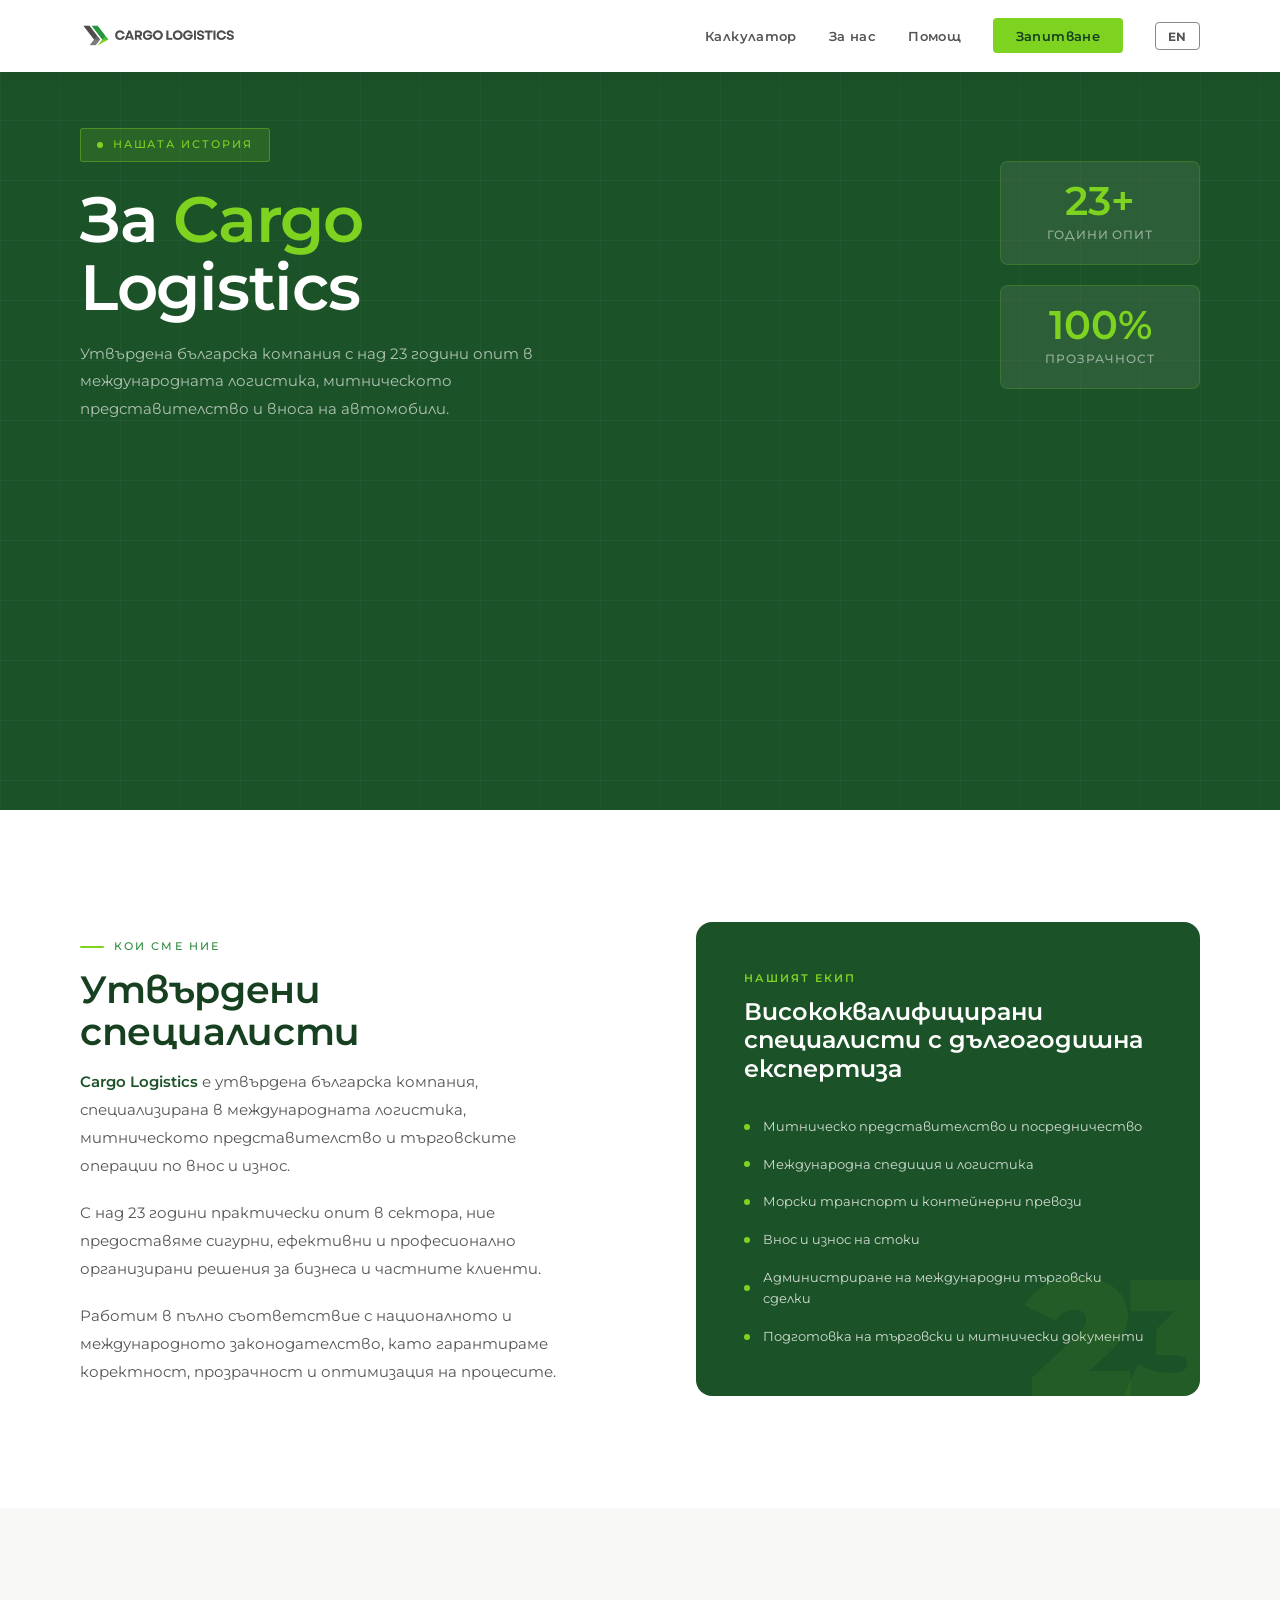
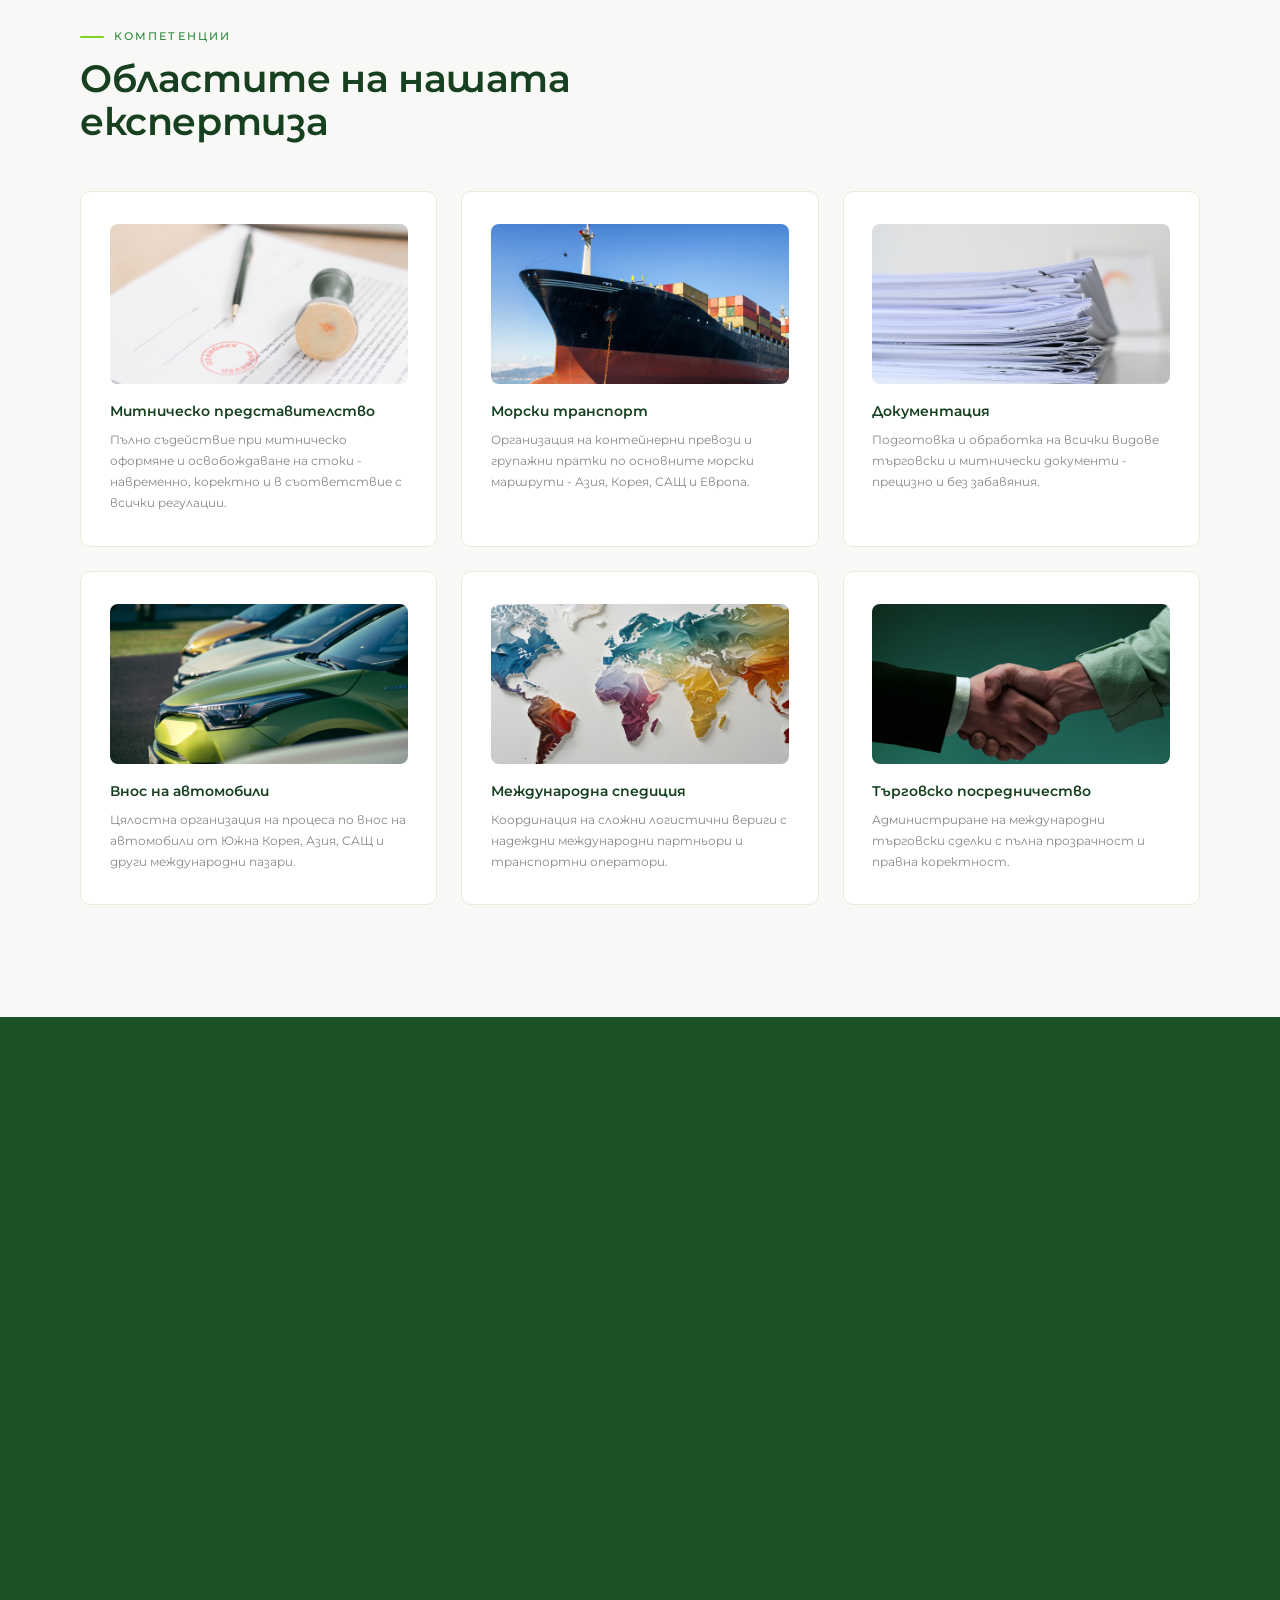
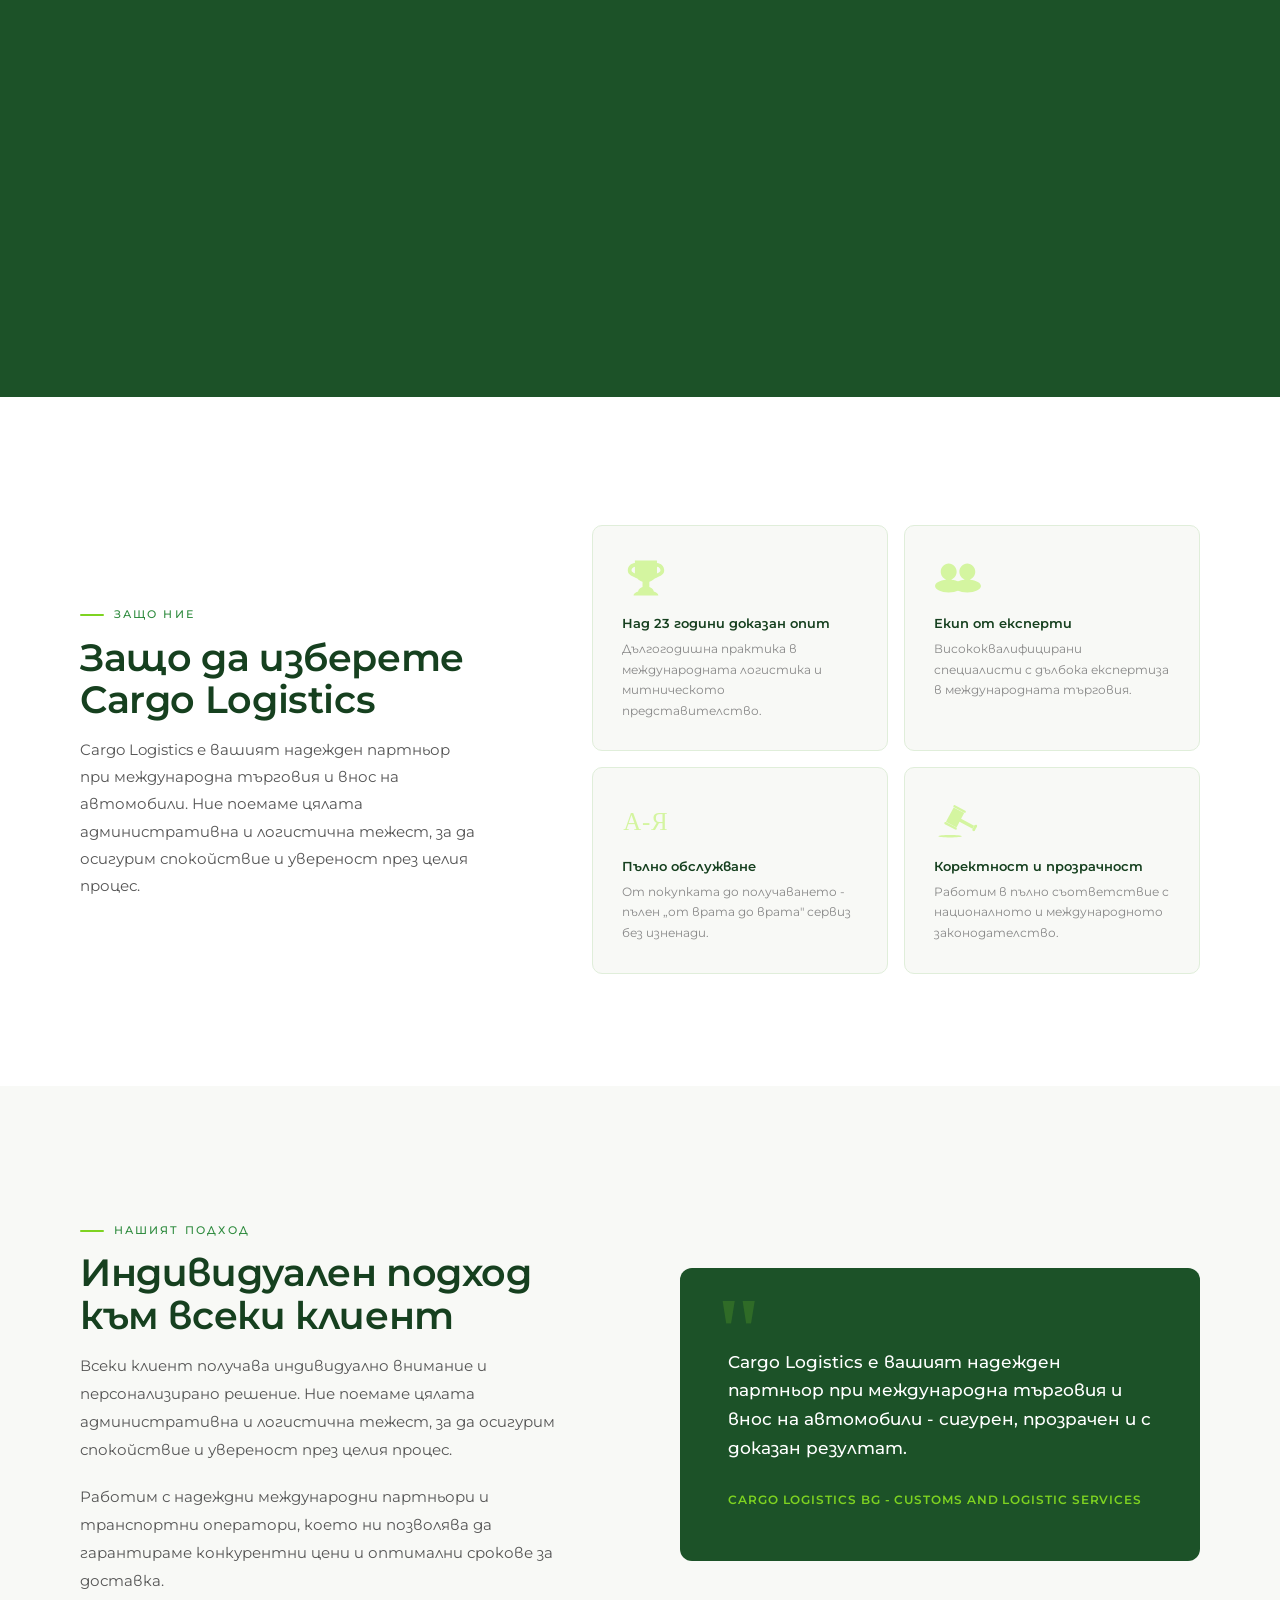
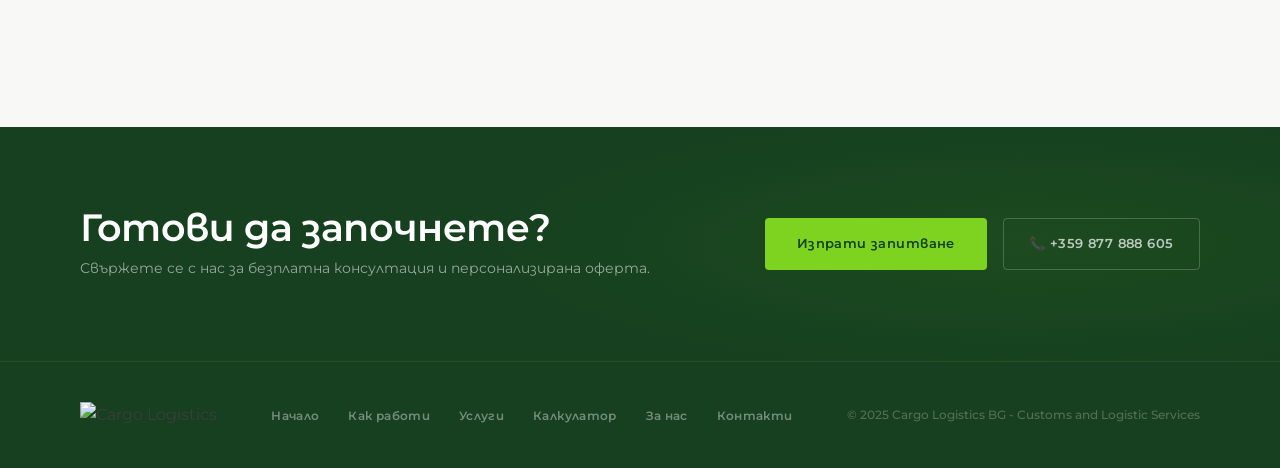
==== commit 17a8e131: "Update FAQ nav link to Помощ on about and calculator pages Co-Authored-By: Claude Sonnet 4.6 <norepl" ====
--- a/about.html
+++ b/about.html
@@ -52,7 +52,7 @@
     <ul class="nav-links">
       <li><a href="/calculator" data-i18n="nav.calculator">Калкулатор</a></li>
       <li><a href="/about" data-i18n="nav.about">За нас</a></li>
-      <li><a href="/faq">FAQ</a></li>
+      <li><a href="/faq" data-i18n="nav.help">Помощ</a></li>
       <li><a href="/#contact" class="nav-cta" data-i18n="nav.inquiry">Запитване</a></li>
     </ul>
   </nav>
@@ -67,13 +67,13 @@
   <div class="page-hero-content">
     <div class="page-hero-left">
       <div class="page-eyebrow" data-i18n="about.hero.eyebrow">Нашата история</div>
-      <h1>За <em>Cargo</em><br>Logistics</h1>
+      <h1 data-i18n-html="about.hero.title">За <em>Cargo</em><br>Logistics</h1>
       <p class="page-hero-desc" data-i18n="about.hero.desc">Утвърдена българска компания с над 23 години опит в международната логистика, митническото представителство и вноса&nbsp;на&nbsp;автомобили.</p>
     </div>
     <div class="page-hero-stats">
       <div class="hero-stat-card">
         <span class="hero-stat-num">23+</span>
-        <span class="hero-stat-label">Години опит</span>
+        <span class="hero-stat-label" data-i18n="about.stat.years">Години опит</span>
       </div>
       <div class="hero-stat-card">
         <span class="hero-stat-num">100%</span>
--- a/about.css
+++ b/about.css
@@ -58,7 +58,21 @@
     border-radius: 4px;
   }
   .nav-cta:hover { background: var(--lime-bright) !important; }
-  
+  .lang-toggle {
+    background: transparent;
+    border: 1.5px solid var(--gray-light);
+    color: var(--gray-mid);
+    font-family: 'Montserrat', sans-serif;
+    font-size: 0.75rem;
+    font-weight: 700;
+    letter-spacing: 0.06em;
+    padding: 0.35rem 0.75rem;
+    border-radius: 4px;
+    cursor: pointer;
+    transition: border-color 0.2s, color 0.2s;
+  }
+  .lang-toggle:hover { border-color: var(--green-brand); color: var(--green-brand); }
+
   /* PAGE HERO */
   .page-hero {
     min-height: 90vh;
@@ -105,12 +119,12 @@
     padding: 3.5rem 5rem;
     width: 100%;
     display: flex;
-    align-items: flex-start;
+    align-items: center;
     justify-content: space-between;
-    gap: 4rem;
-  }
-  
-  .page-hero-left { max-width: 600px; }
+    gap: 3rem;
+  }
+
+  .page-hero-left { max-width: 540px; }
   
   .page-eyebrow {
     display: inline-flex;
